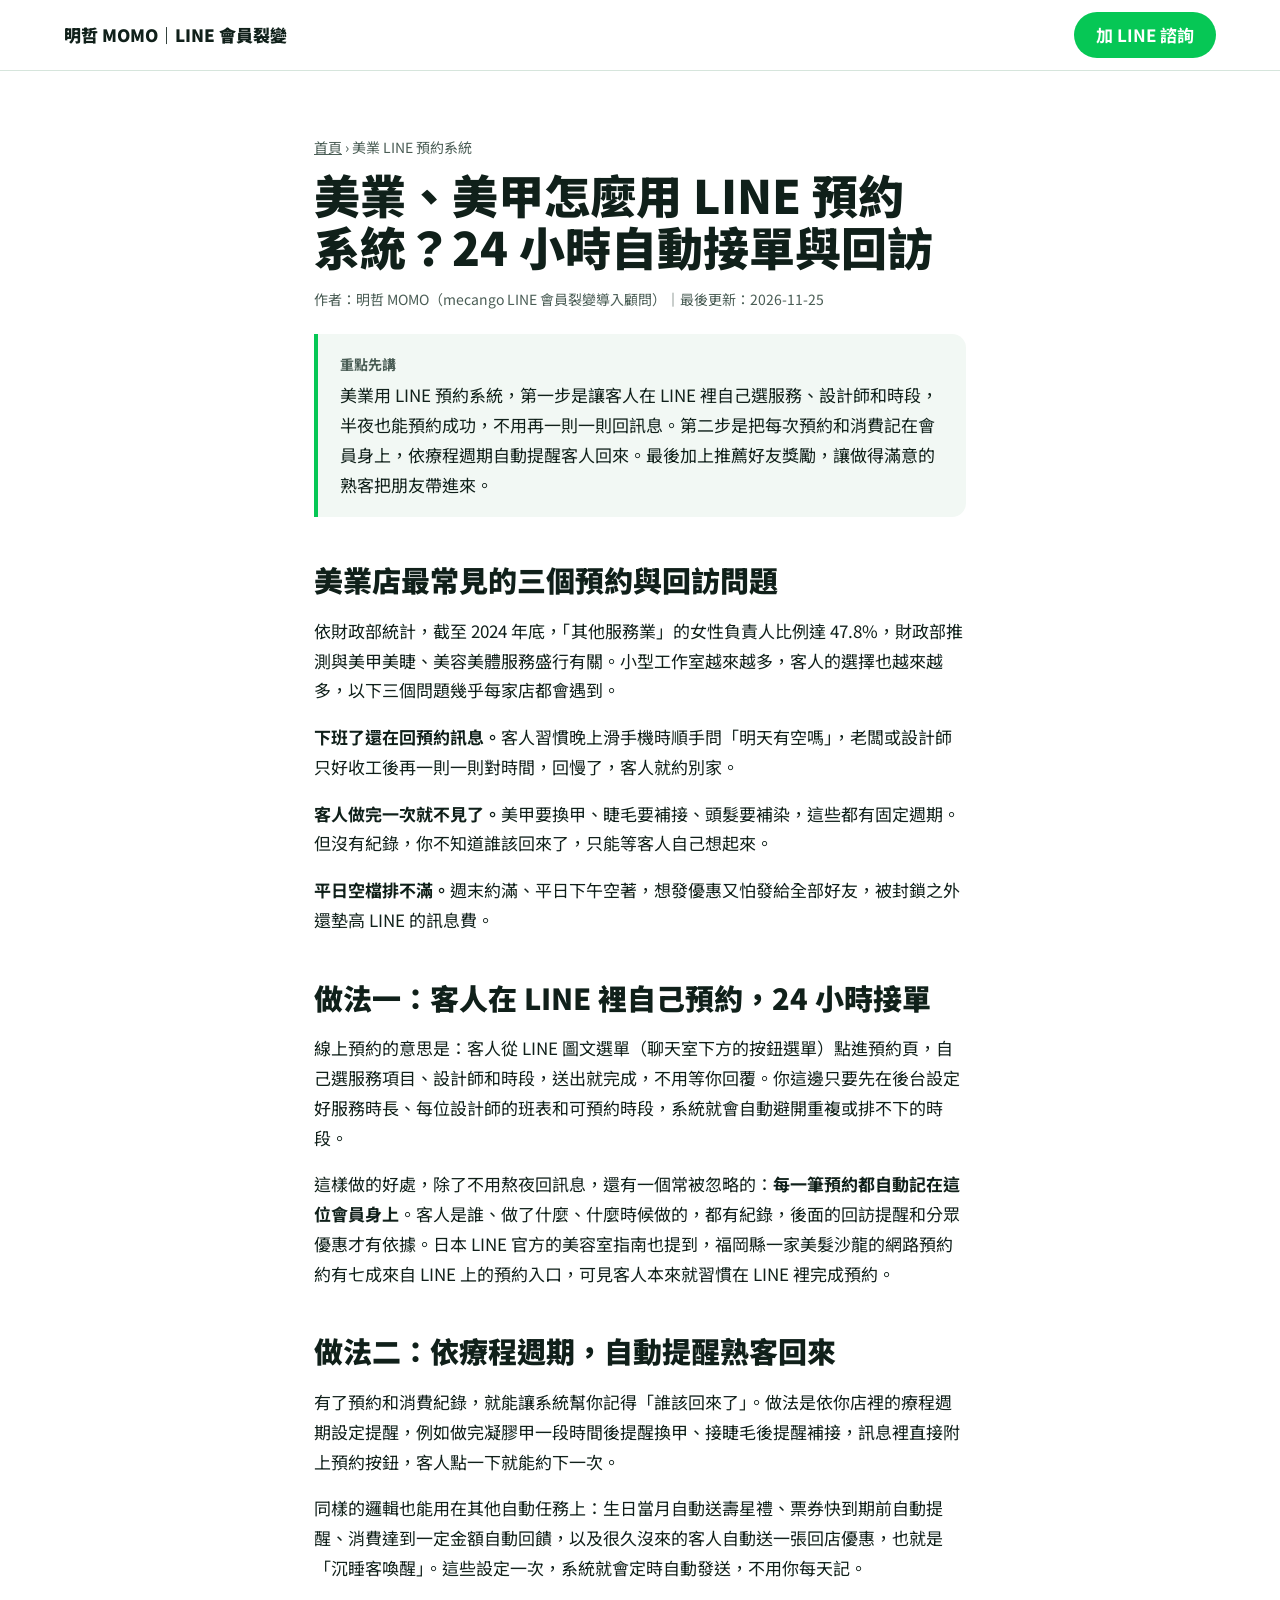
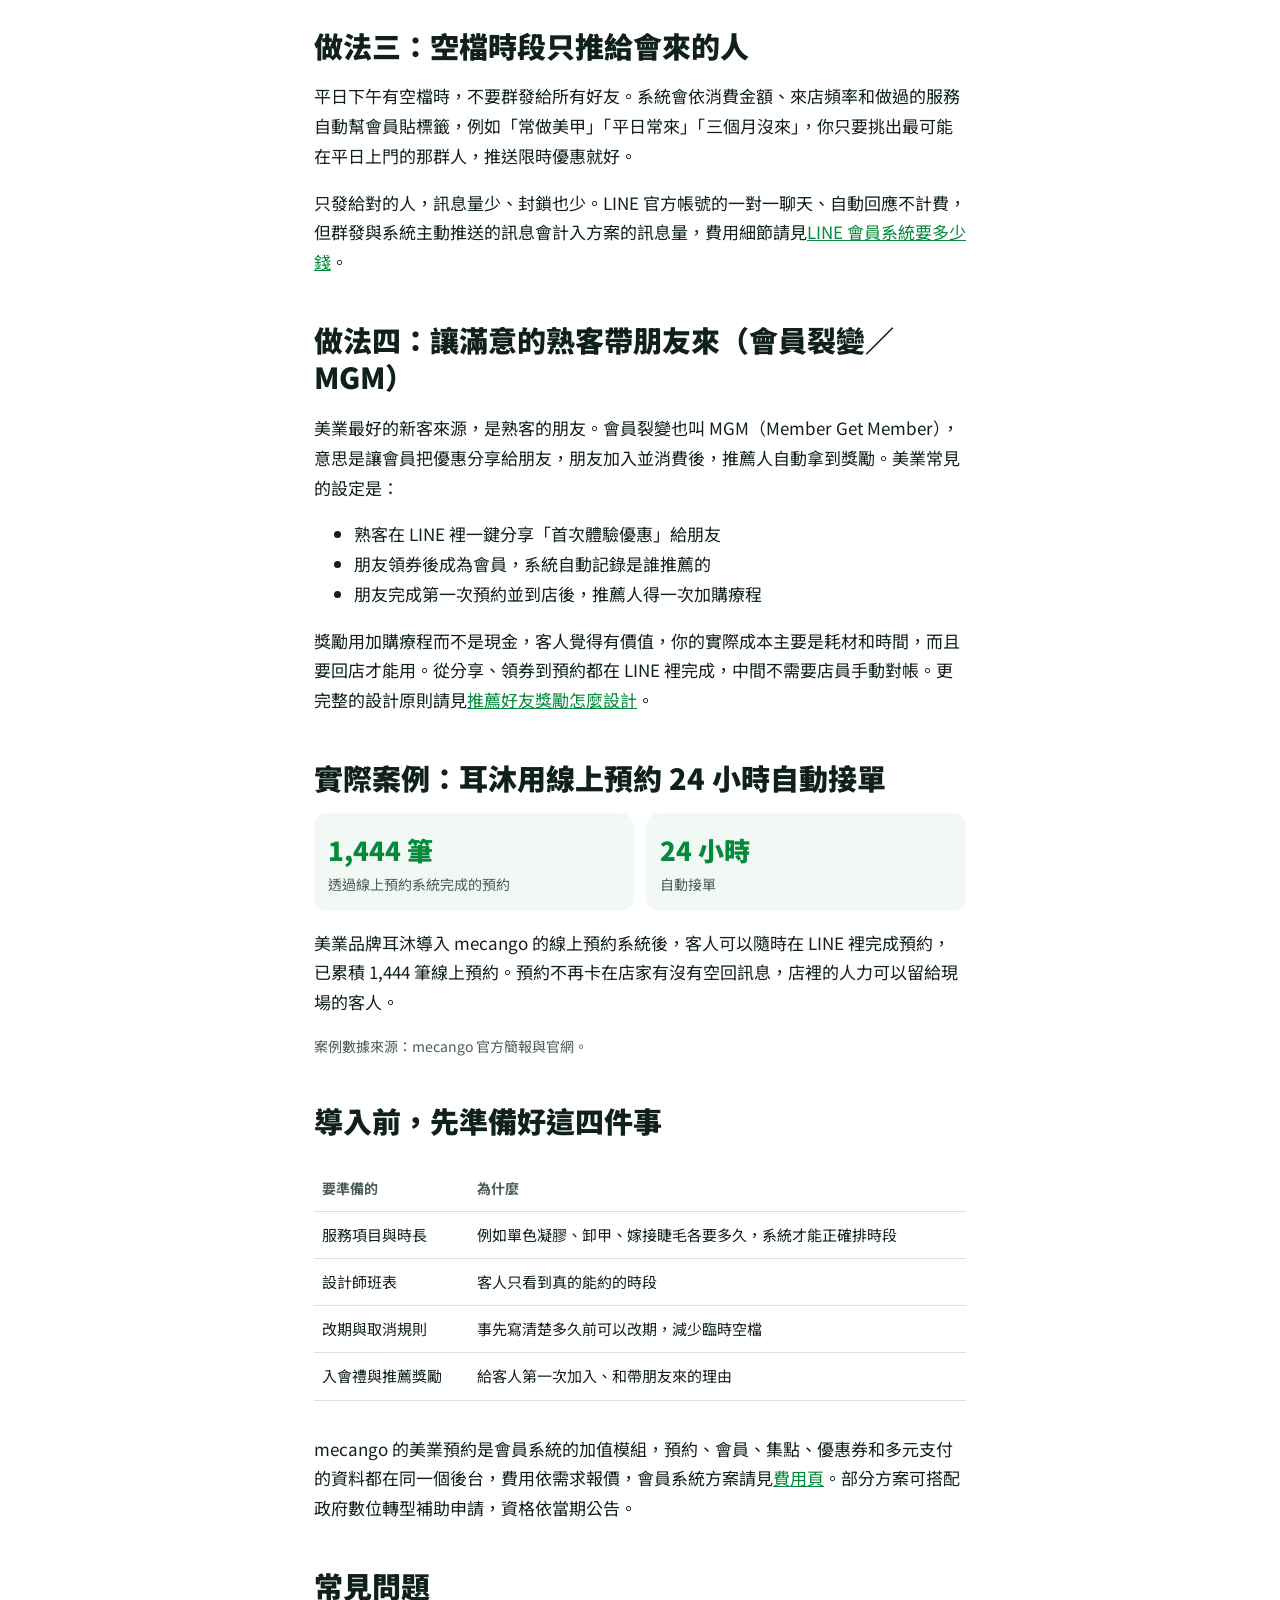
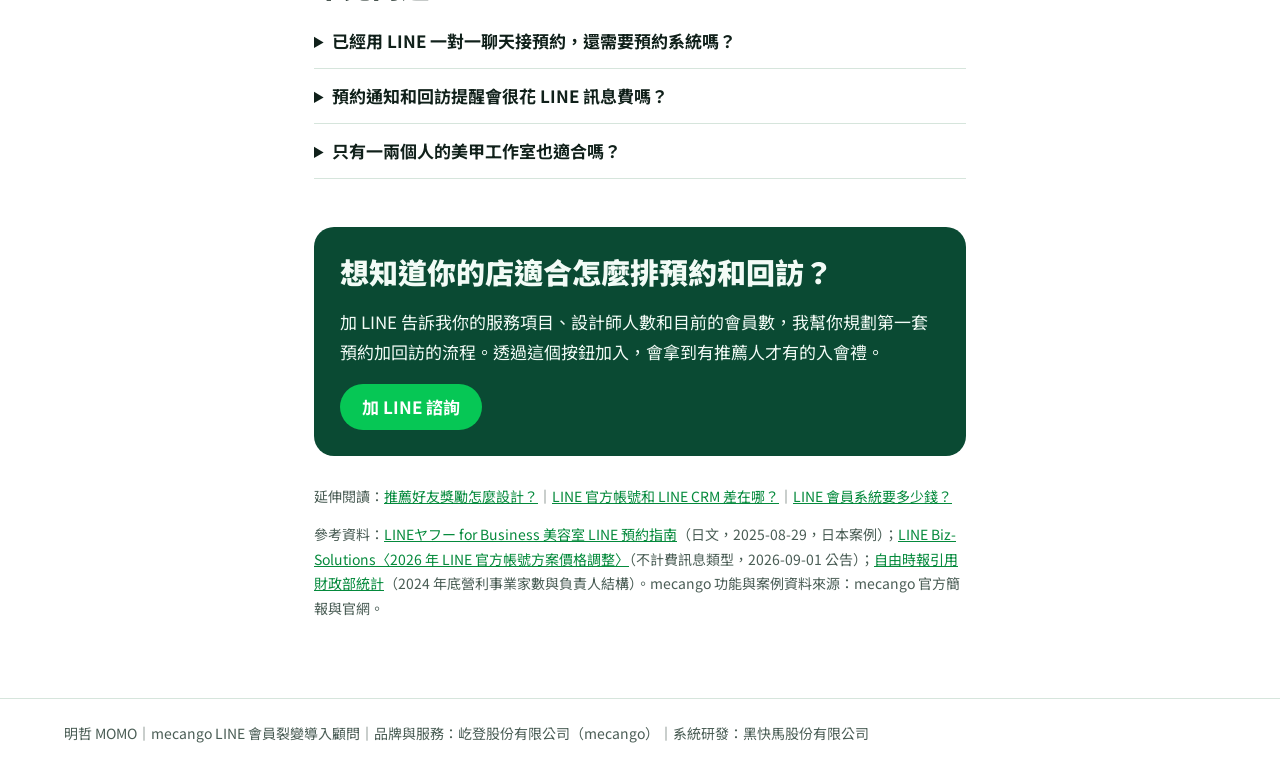
==== beauty/index.html @ 10e43d8d "新頁面：美業、美甲怎麼用 LINE 預約系統？24 小時自動接單與回訪 Co-Authored-By: Claude Opus 5.5 <noreply@anthropic.com> Claude-S" ====
<!DOCTYPE html>
<html lang="zh-Hant">
<head>
<meta charset="utf-8">
<meta name="viewport" content="width=device-width,initial-scale=1">
<title>美業 LINE 預約系統</title>
<meta name="description" content="美業、美甲、美睫店怎麼用 LINE 預約系統？客人在 LINE 裡自己選時段，24 小時自動接單；再依療程週期自動提醒回訪、補滿空檔，加上推薦好友獎勵（MGM）讓熟客帶新客。附耳沐實際案例。">
<meta name="author" content="明哲 MOMO">
<link rel="canonical" href="https://crm.momowinwin.com/beauty/">
<meta property="og:title" content="美業、美甲怎麼用 LINE 預約系統？24 小時自動接單與回訪">
<meta property="og:url" content="https://crm.momowinwin.com/beauty/">
<meta property="og:type" content="article">
<link rel="preconnect" href="https://fonts.googleapis.com">
<link rel="preconnect" href="https://fonts.gstatic.com" crossorigin>
<link href="https://fonts.googleapis.com/css2?family=Noto+Sans+TC:wght@400;700;900&display=swap" rel="stylesheet">
<link rel="stylesheet" href="../assets/article.css">
<script type="application/ld+json">[{"@context":"https://schema.org","@type":"Article","headline":"美業、美甲怎麼用 LINE 預約系統？24 小時自動接單與回訪","author":{"@type":"Person","@id":"https://crm.momowinwin.com/#momo","name":"明哲 MOMO"},"datePublished":"2026-11-25","dateModified":"2026-11-25","inLanguage":"zh-TW","mainEntityOfPage":"https://crm.momowinwin.com/beauty/"},{"@context":"https://schema.org","@type":"BreadcrumbList","itemListElement":[{"@type":"ListItem","position":1,"name":"首頁","item":"https://crm.momowinwin.com/"},{"@type":"ListItem","position":2,"name":"美業 LINE 預約系統","item":"https://crm.momowinwin.com/beauty/"}]},{"@context":"https://schema.org","@type":"FAQPage","mainEntity":[{"@type":"Question","name":"已經用 LINE 一對一聊天接預約，還需要預約系統嗎？","acceptedAnswer":{"@type":"Answer","text":"店小、客人少的時候，一對一聊天就夠用。當你常在下班後回預約訊息、排錯時段，或想知道每位客人多久沒來，就值得改成線上預約：客人自己選服務與時段，預約紀錄直接記在會員身上，之後的回訪提醒才有依據。"}},{"@type":"Question","name":"預約通知和回訪提醒會很花 LINE 訊息費嗎？","acceptedAnswer":{"@type":"Answer","text":"LINE 官方帳號的一對一聊天、自動回應與加入好友的歡迎訊息不計費；系統主動推送的通知與群發則依官方帳號方案計入訊息量。預約通知只發給當次預約的客人，回訪提醒只發給該回來的那群人，訊息量比每次群發給全部好友少很多。"}},{"@type":"Question","name":"只有一兩個人的美甲工作室也適合嗎？","acceptedAnswer":{"@type":"Answer","text":"適合。人越少，越需要讓預約和提醒自動跑，你才能專心做手上的客人。可以先從會員系統加上線上預約開始，推薦好友獎勵和互動遊戲等熟客累積起來再加。"}}]}]</script>
</head>
<body>
<nav><a class="brand" href="../">明哲 MOMO｜LINE 會員裂變</a><a class="btn js-line" href="https://liff.line.me/2000189532-mPbqGd5y/subscribe-3q5l5619" target="_blank" rel="noopener">加 LINE 諮詢</a></nav>
<article>
<div class="crumb"><a href="../">首頁</a> › 美業 LINE 預約系統</div>
<h1>美業、美甲怎麼用 LINE 預約系統？24 小時自動接單與回訪</h1>
<p class="meta">作者：明哲 MOMO（mecango LINE 會員裂變導入顧問）｜最後更新：2026-11-25</p>

<div class="answer"><b>重點先講</b>美業用 LINE 預約系統，第一步是讓客人在 LINE 裡自己選服務、設計師和時段，半夜也能預約成功，不用再一則一則回訊息。第二步是把每次預約和消費記在會員身上，依療程週期自動提醒客人回來。最後加上推薦好友獎勵，讓做得滿意的熟客把朋友帶進來。</div>

<h2>美業店最常見的三個預約與回訪問題</h2>
<p>依財政部統計，截至 2024 年底，「其他服務業」的女性負責人比例達 47.8%，財政部推測與美甲美睫、美容美體服務盛行有關。小型工作室越來越多，客人的選擇也越來越多，以下三個問題幾乎每家店都會遇到。</p>
<p><b>下班了還在回預約訊息。</b>客人習慣晚上滑手機時順手問「明天有空嗎」，老闆或設計師只好收工後再一則一則對時間，回慢了，客人就約別家。</p>
<p><b>客人做完一次就不見了。</b>美甲要換甲、睫毛要補接、頭髮要補染，這些都有固定週期。但沒有紀錄，你不知道誰該回來了，只能等客人自己想起來。</p>
<p><b>平日空檔排不滿。</b>週末約滿、平日下午空著，想發優惠又怕發給全部好友，被封鎖之外還墊高 LINE 的訊息費。</p>

<h2>做法一：客人在 LINE 裡自己預約，24 小時接單</h2>
<p>線上預約的意思是：客人從 LINE 圖文選單（聊天室下方的按鈕選單）點進預約頁，自己選服務項目、設計師和時段，送出就完成，不用等你回覆。你這邊只要先在後台設定好服務時長、每位設計師的班表和可預約時段，系統就會自動避開重複或排不下的時段。</p>
<p>這樣做的好處，除了不用熬夜回訊息，還有一個常被忽略的：<b>每一筆預約都自動記在這位會員身上</b>。客人是誰、做了什麼、什麼時候做的，都有紀錄，後面的回訪提醒和分眾優惠才有依據。日本 LINE 官方的美容室指南也提到，福岡縣一家美髮沙龍的網路預約約有七成來自 LINE 上的預約入口，可見客人本來就習慣在 LINE 裡完成預約。</p>

<h2>做法二：依療程週期，自動提醒熟客回來</h2>
<p>有了預約和消費紀錄，就能讓系統幫你記得「誰該回來了」。做法是依你店裡的療程週期設定提醒，例如做完凝膠甲一段時間後提醒換甲、接睫毛後提醒補接，訊息裡直接附上預約按鈕，客人點一下就能約下一次。</p>
<p>同樣的邏輯也能用在其他自動任務上：生日當月自動送壽星禮、票券快到期前自動提醒、消費達到一定金額自動回饋，以及很久沒來的客人自動送一張回店優惠，也就是「沉睡客喚醒」。這些設定一次，系統就會定時自動發送，不用你每天記。</p>

<h2>做法三：空檔時段只推給會來的人</h2>
<p>平日下午有空檔時，不要群發給所有好友。系統會依消費金額、來店頻率和做過的服務自動幫會員貼標籤，例如「常做美甲」「平日常來」「三個月沒來」，你只要挑出最可能在平日上門的那群人，推送限時優惠就好。</p>
<p>只發給對的人，訊息量少、封鎖也少。LINE 官方帳號的一對一聊天、自動回應不計費，但群發與系統主動推送的訊息會計入方案的訊息量，費用細節請見<a href="../pricing/">LINE 會員系統要多少錢</a>。</p>

<h2>做法四：讓滿意的熟客帶朋友來（會員裂變／MGM）</h2>
<p>美業最好的新客來源，是熟客的朋友。會員裂變也叫 MGM（Member Get Member），意思是讓會員把優惠分享給朋友，朋友加入並消費後，推薦人自動拿到獎勵。美業常見的設定是：</p>
<ul>
<li>熟客在 LINE 裡一鍵分享「首次體驗優惠」給朋友</li>
<li>朋友領券後成為會員，系統自動記錄是誰推薦的</li>
<li>朋友完成第一次預約並到店後，推薦人得一次加購療程</li>
</ul>
<p>獎勵用加購療程而不是現金，客人覺得有價值，你的實際成本主要是耗材和時間，而且要回店才能用。從分享、領券到預約都在 LINE 裡完成，中間不需要店員手動對帳。更完整的設計原則請見<a href="../referral/">推薦好友獎勵怎麼設計</a>。</p>

<h2>實際案例：耳沐用線上預約 24 小時自動接單</h2>
<div class="stat">
<div><b>1,444 筆</b>透過線上預約系統完成的預約</div>
<div><b>24 小時</b>自動接單</div>
</div>
<p>美業品牌耳沐導入 mecango 的線上預約系統後，客人可以隨時在 LINE 裡完成預約，已累積 1,444 筆線上預約。預約不再卡在店家有沒有空回訊息，店裡的人力可以留給現場的客人。</p>
<p class="note">案例數據來源：mecango 官方簡報與官網。</p>

<h2>導入前，先準備好這四件事</h2>
<div class="scroll"><table>
<thead><tr><th>要準備的</th><th>為什麼</th></tr></thead>
<tbody>
<tr><td>服務項目與時長</td><td>例如單色凝膠、卸甲、嫁接睫毛各要多久，系統才能正確排時段</td></tr>
<tr><td>設計師班表</td><td>客人只看到真的能約的時段</td></tr>
<tr><td>改期與取消規則</td><td>事先寫清楚多久前可以改期，減少臨時空檔</td></tr>
<tr><td>入會禮與推薦獎勵</td><td>給客人第一次加入、和帶朋友來的理由</td></tr>
</tbody></table></div>
<p>mecango 的美業預約是會員系統的加值模組，預約、會員、集點、優惠券和多元支付的資料都在同一個後台，費用依需求報價，會員系統方案請見<a href="../pricing/">費用頁</a>。部分方案可搭配政府數位轉型補助申請，資格依當期公告。</p>

<h2>常見問題</h2>
<details><summary>已經用 LINE 一對一聊天接預約，還需要預約系統嗎？</summary><p>店小、客人少的時候，一對一聊天就夠用。當你常在下班後回預約訊息、排錯時段，或想知道每位客人多久沒來，就值得改成線上預約：客人自己選服務與時段，預約紀錄直接記在會員身上，之後的回訪提醒才有依據。</p></details>
<details><summary>預約通知和回訪提醒會很花 LINE 訊息費嗎？</summary><p>LINE 官方帳號的一對一聊天、自動回應與加入好友的歡迎訊息不計費；系統主動推送的通知與群發則依官方帳號方案計入訊息量。預約通知只發給當次預約的客人，回訪提醒只發給該回來的那群人，訊息量比每次群發給全部好友少很多。</p></details>
<details><summary>只有一兩個人的美甲工作室也適合嗎？</summary><p>適合。人越少，越需要讓預約和提醒自動跑，你才能專心做手上的客人。可以先從會員系統加上線上預約開始，推薦好友獎勵和互動遊戲等熟客累積起來再加。</p></details>

<div class="cta">
<h2>想知道你的店適合怎麼排預約和回訪？</h2>
<p>加 LINE 告訴我你的服務項目、設計師人數和目前的會員數，我幫你規劃第一套預約加回訪的流程。透過這個按鈕加入，會拿到有推薦人才有的入會禮。</p>
<a class="btn js-line" href="https://liff.line.me/2000189532-mPbqGd5y/subscribe-3q5l5619" target="_blank" rel="noopener">加 LINE 諮詢</a>
</div>
<p class="note" style="margin-top:28px">延伸閱讀：<a href="../referral/">推薦好友獎勵怎麼設計？</a>｜<a href="../line-oa-vs-crm/">LINE 官方帳號和 LINE CRM 差在哪？</a>｜<a href="../pricing/">LINE 會員系統要多少錢？</a></p>
<p class="note">參考資料：<a href="https://www.lycbiz.com/jp/column/line-official-account/marketing/salon-reservation/?list=17076" target="_blank" rel="noopener">LINEヤフー for Business 美容室 LINE 預約指南</a>（日文，2025-08-29，日本案例）；<a href="https://tw.linebiz.com/column/LINEOA-2026-Price-Plan/" target="_blank" rel="noopener">LINE Biz-Solutions〈2026 年 LINE 官方帳號方案價格調整〉</a>（不計費訊息類型，2026-09-01 公告）；<a href="https://ec.ltn.com.tw/article/breakingnews/5282589" target="_blank" rel="noopener">自由時報引用財政部統計</a>（2024 年底營利事業家數與負責人結構）。mecango 功能與案例資料來源：mecango 官方簡報與官網。</p>
</article>
<footer>明哲 MOMO｜mecango LINE 會員裂變導入顧問｜品牌與服務：屹登股份有限公司（mecango）｜系統研發：黑快馬股份有限公司</footer>
</body>
</html>
---- assets/article.css ----
:root{color-scheme:light dark;--bg:light-dark(#ffffff,#0b1511);--ink:light-dark(#10201a,#e8f2ec);--soft:light-dark(#4a5d55,#a9bdb3);--deep:light-dark(#0a4a33,#0f3d2c);--line:#06c755;--lineink:light-dark(#058a3c,#3ee282);--yel:#ffd23f;--panel:light-dark(#f2f8f4,#13221b);--rule:light-dark(#d6e5dc,#24392f)}
:root[data-theme=light]{color-scheme:light}
:root[data-theme=dark]{color-scheme:dark}
*{box-sizing:border-box;min-width:0}
body{margin:0;background:var(--bg);color:var(--ink);font:17px/1.75 "Noto Sans TC",system-ui,sans-serif;overflow-x:clip}
a{color:var(--lineink)}
nav{border-bottom:1px solid var(--rule);padding:12px max(5vw,16px);display:flex;gap:16px;align-items:center;flex-wrap:wrap}
nav .brand{font-weight:900;color:var(--ink);text-decoration:none;margin-right:auto}
.btn{display:inline-flex;align-items:center;min-height:46px;padding:0 22px;border-radius:999px;background:var(--line);color:#fff;font-weight:700;text-decoration:none}
.btn:focus-visible,a:focus-visible,summary:focus-visible{outline:3px solid var(--yel);outline-offset:3px}
article{max-width:780px;margin:0 auto;padding:clamp(28px,5vw,64px) max(5vw,16px)}
.crumb{font-size:14px;color:var(--soft)}
.crumb a{color:var(--soft)}
h1{font-size:clamp(30px,4.6vw,46px);line-height:1.15;font-weight:900;margin:8px 0 12px;text-wrap:balance}
h2{font-size:clamp(23px,3vw,29px);line-height:1.3;font-weight:900;margin:44px 0 10px}
h3{font-size:19px;margin:24px 0 6px}
.meta{font-size:14px;color:var(--soft)}
.answer{background:var(--panel);border-left:4px solid var(--line);border-radius:0 14px 14px 0;padding:18px 22px;margin:22px 0}
.answer b{display:block;font-size:14px;color:var(--soft);margin-bottom:4px}
.scroll{overflow-x:auto}
table{width:100%;border-collapse:collapse;font-size:15px;margin:16px 0}
th,td{text-align:left;padding:10px 8px;border-bottom:1px solid var(--rule);vertical-align:top}
th{color:var(--soft);font-size:14px}
.stat{display:grid;grid-template-columns:repeat(auto-fit,minmax(9em,1fr));gap:12px;margin:16px 0}
.stat div{background:var(--panel);border-radius:14px;padding:14px;font-size:14px;color:var(--soft)}
.stat b{display:block;font-size:26px;color:var(--lineink);font-weight:900;white-space:nowrap}
details{border-bottom:1px solid var(--rule);padding:12px 0}
summary{cursor:pointer;font-weight:700}
.cta{background:var(--deep);color:#f2fbf6;border-radius:20px;padding:26px;margin:48px 0 0}
.cta h2{margin-top:0}
.note{font-size:14px;color:var(--soft)}
footer{border-top:1px solid var(--rule);padding:22px max(5vw,16px);font-size:14px;color:var(--soft)}
@media(max-width:600px){table{font-size:14px}}
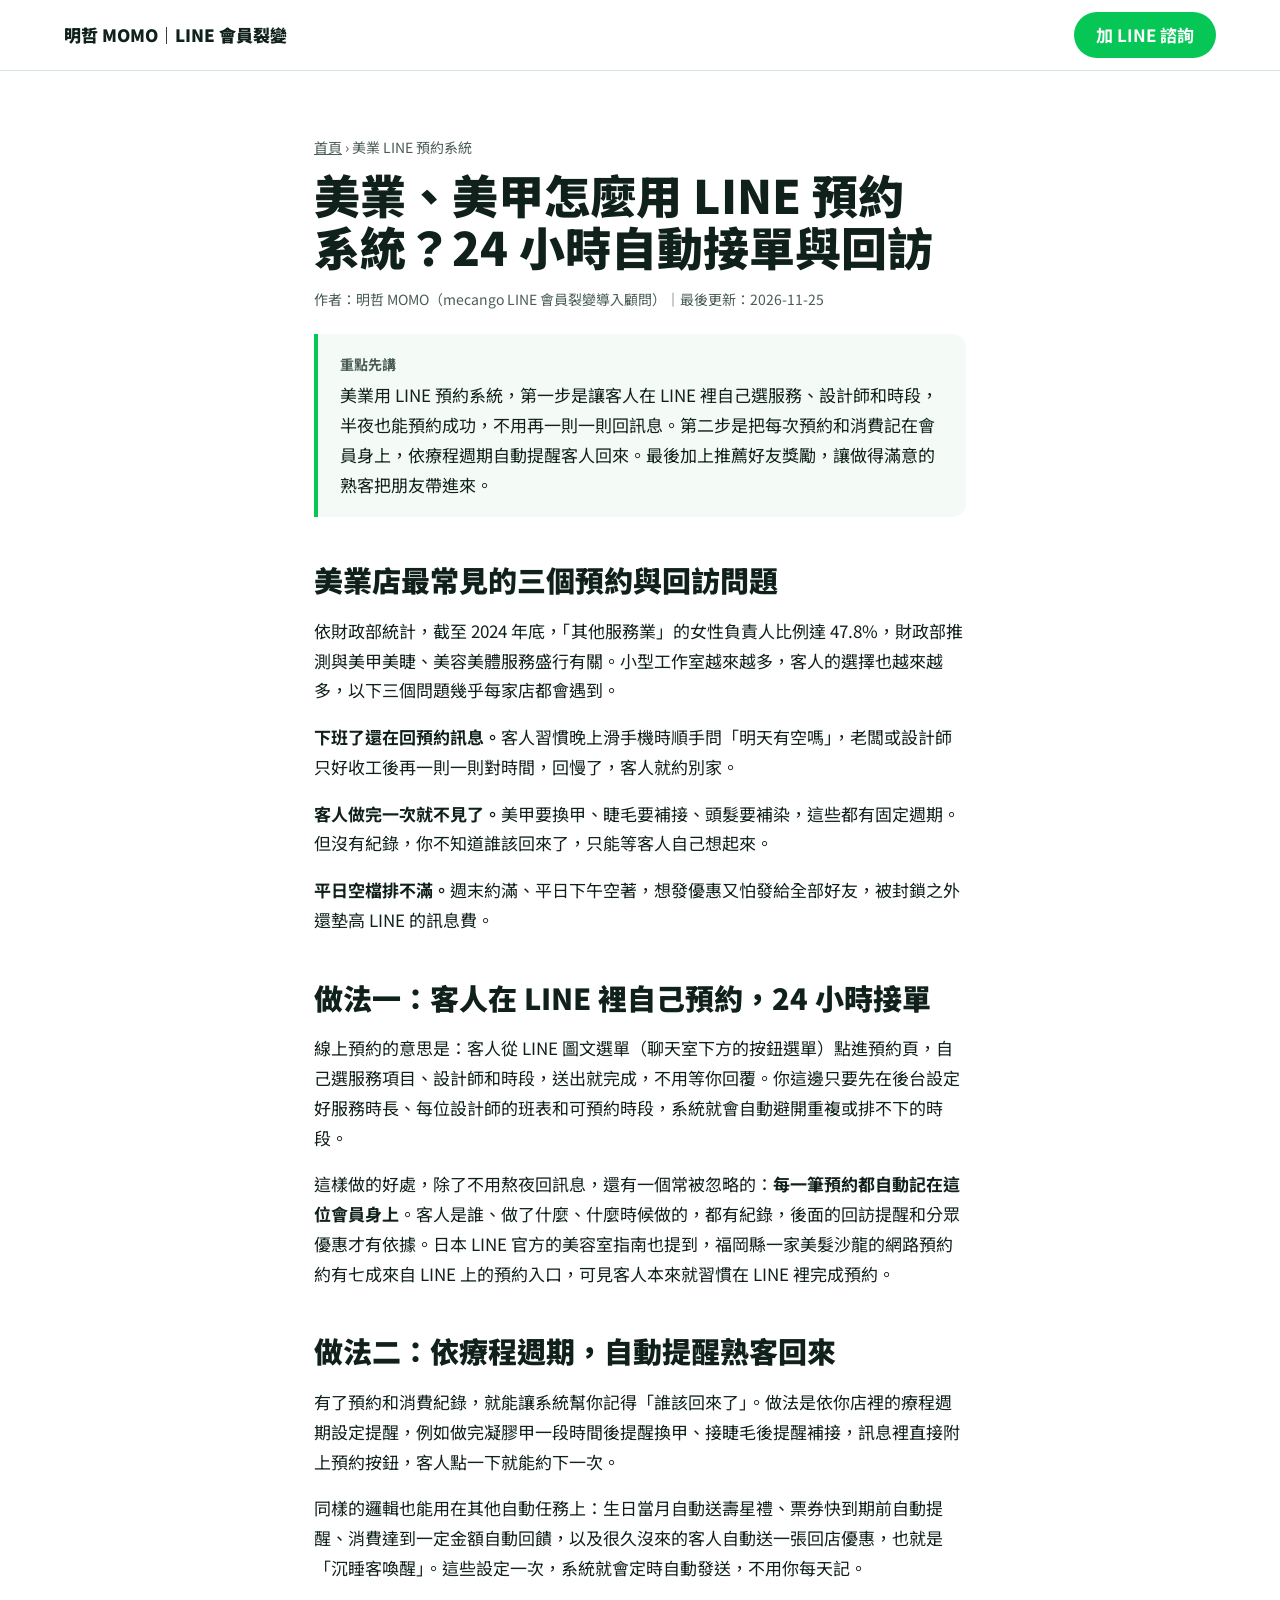
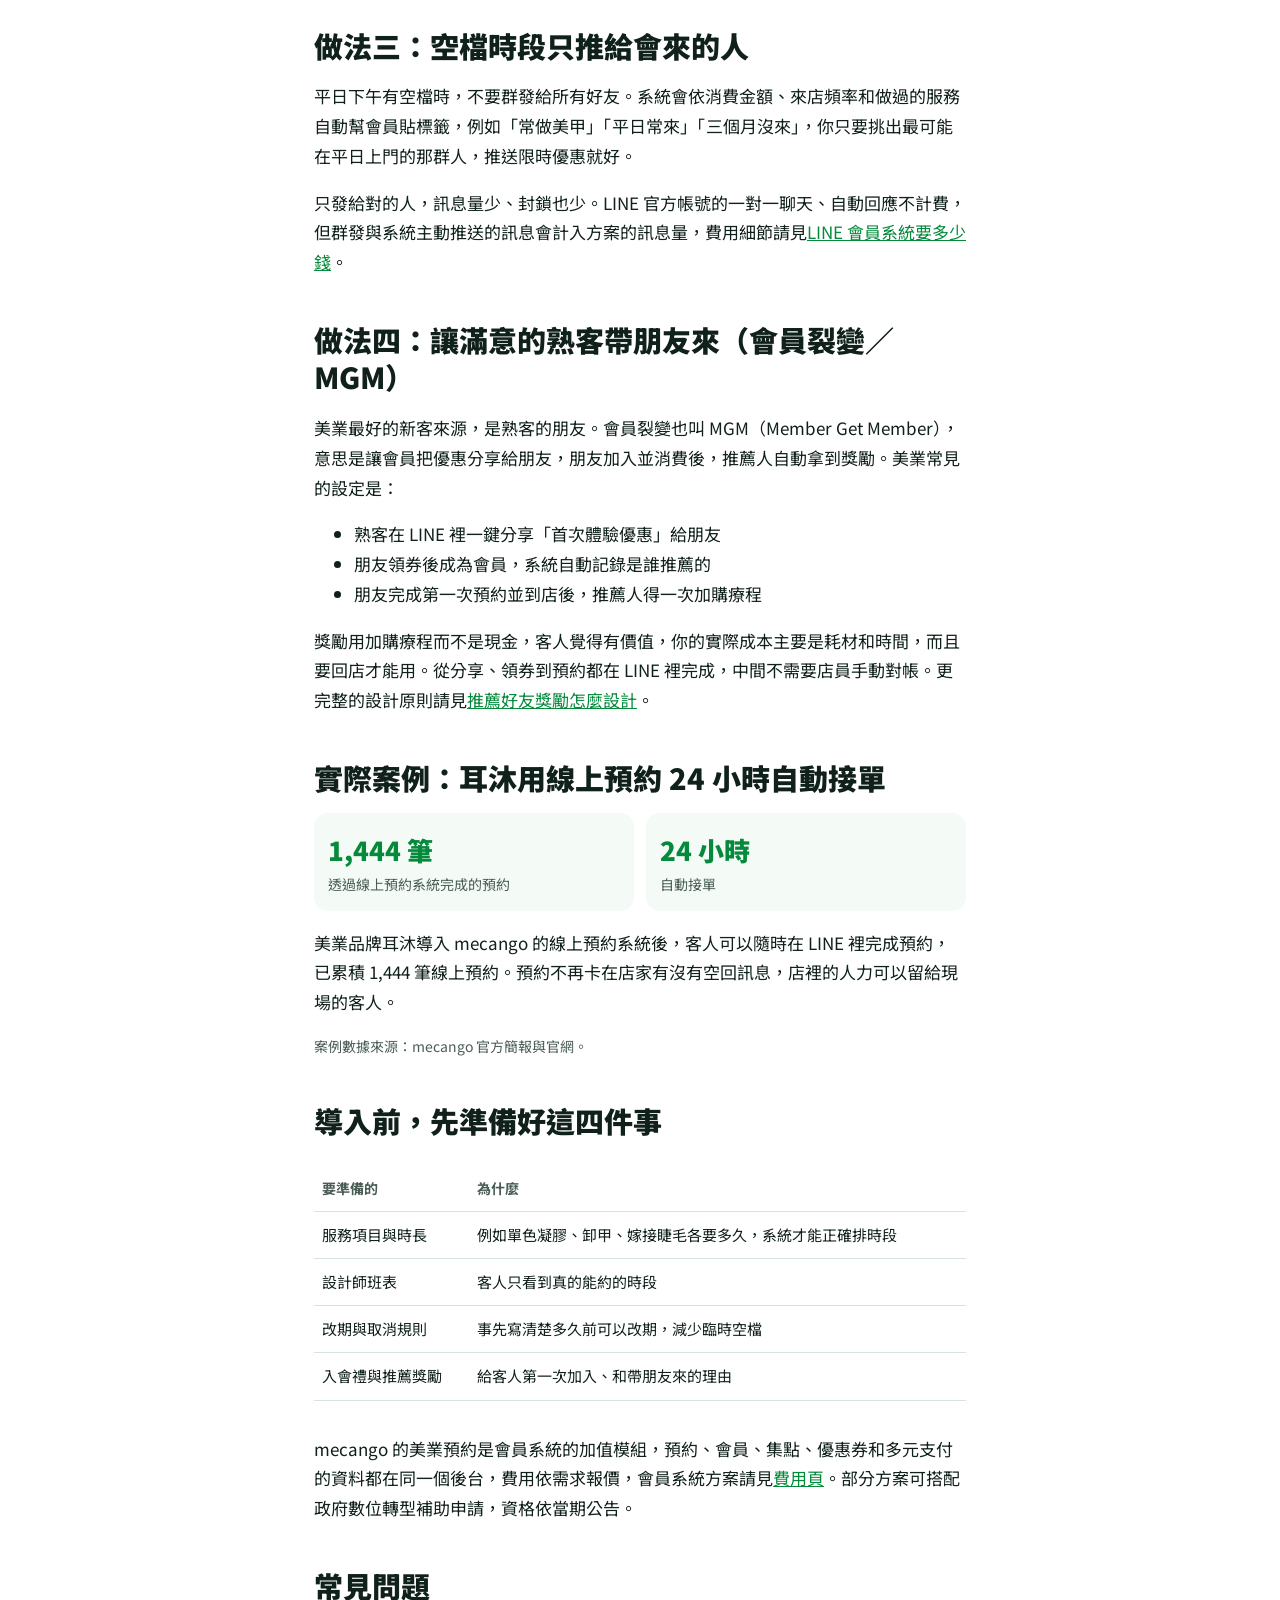
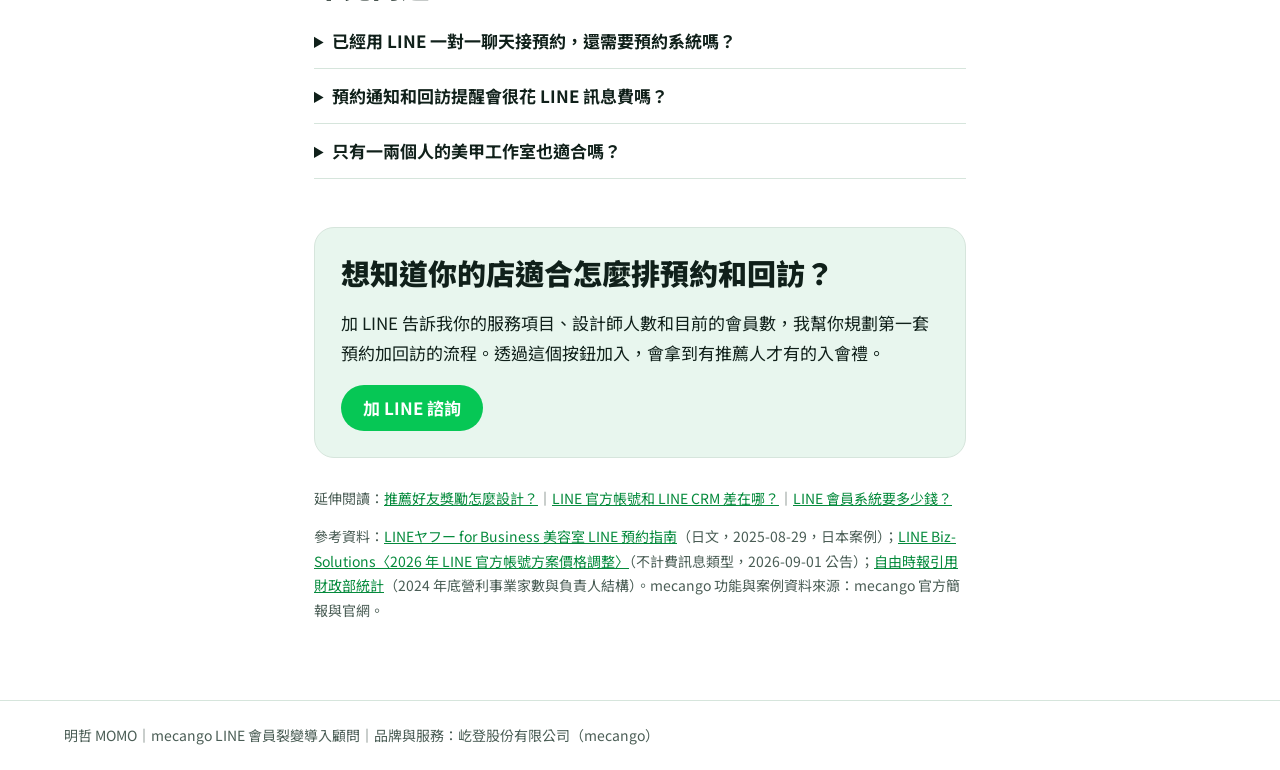
==== commit 36d7ecd4: "移除系統研發公司相關資訊 Co-Authored-By: Claude Opus 5.5 <noreply@anthropic.com> Claude-Session: https://claude." ====
--- a/beauty/index.html
+++ b/beauty/index.html
@@ -84,6 +84,6 @@
 <p class="note" style="margin-top:28px">延伸閱讀：<a href="../referral/">推薦好友獎勵怎麼設計？</a>｜<a href="../line-oa-vs-crm/">LINE 官方帳號和 LINE CRM 差在哪？</a>｜<a href="../pricing/">LINE 會員系統要多少錢？</a></p>
 <p class="note">參考資料：<a href="https://www.lycbiz.com/jp/column/line-official-account/marketing/salon-reservation/?list=17076" target="_blank" rel="noopener">LINEヤフー for Business 美容室 LINE 預約指南</a>（日文，2025-08-29，日本案例）；<a href="https://tw.linebiz.com/column/LINEOA-2026-Price-Plan/" target="_blank" rel="noopener">LINE Biz-Solutions〈2026 年 LINE 官方帳號方案價格調整〉</a>（不計費訊息類型，2026-09-01 公告）；<a href="https://ec.ltn.com.tw/article/breakingnews/5282589" target="_blank" rel="noopener">自由時報引用財政部統計</a>（2024 年底營利事業家數與負責人結構）。mecango 功能與案例資料來源：mecango 官方簡報與官網。</p>
 </article>
-<footer>明哲 MOMO｜mecango LINE 會員裂變導入顧問｜品牌與服務：屹登股份有限公司（mecango）｜系統研發：黑快馬股份有限公司</footer>
+<footer>明哲 MOMO｜mecango LINE 會員裂變導入顧問｜品牌與服務：屹登股份有限公司（mecango）</footer>
 </body>
 </html>
--- a/assets/article.css
+++ b/assets/article.css
@@ -1,6 +1,6 @@
-:root{color-scheme:light dark;--bg:light-dark(#ffffff,#0b1511);--ink:light-dark(#10201a,#e8f2ec);--soft:light-dark(#4a5d55,#a9bdb3);--deep:light-dark(#0a4a33,#0f3d2c);--line:#06c755;--lineink:light-dark(#058a3c,#3ee282);--yel:#ffd23f;--panel:light-dark(#f2f8f4,#13221b);--rule:light-dark(#d6e5dc,#24392f)}
+:root{color-scheme:light;--bg:#ffffff;--ink:#10201a;--soft:#4a5d55;--deep:#e8f6ee;--line:#06c755;--lineink:#058a3c;--yel:#ffd23f;--panel:#f4faf6;--rule:#d6e5dc}
 :root[data-theme=light]{color-scheme:light}
-:root[data-theme=dark]{color-scheme:dark}
+:root[data-theme=dark]{color-scheme:light}
 *{box-sizing:border-box;min-width:0}
 body{margin:0;background:var(--bg);color:var(--ink);font:17px/1.75 "Noto Sans TC",system-ui,sans-serif;overflow-x:clip}
 a{color:var(--lineink)}
@@ -26,7 +26,7 @@
 .stat b{display:block;font-size:26px;color:var(--lineink);font-weight:900;white-space:nowrap}
 details{border-bottom:1px solid var(--rule);padding:12px 0}
 summary{cursor:pointer;font-weight:700}
-.cta{background:var(--deep);color:#f2fbf6;border-radius:20px;padding:26px;margin:48px 0 0}
+.cta{background:var(--deep);color:var(--ink);border:1px solid var(--rule);border-radius:20px;padding:26px;margin:48px 0 0}
 .cta h2{margin-top:0}
 .note{font-size:14px;color:var(--soft)}
 footer{border-top:1px solid var(--rule);padding:22px max(5vw,16px);font-size:14px;color:var(--soft)}
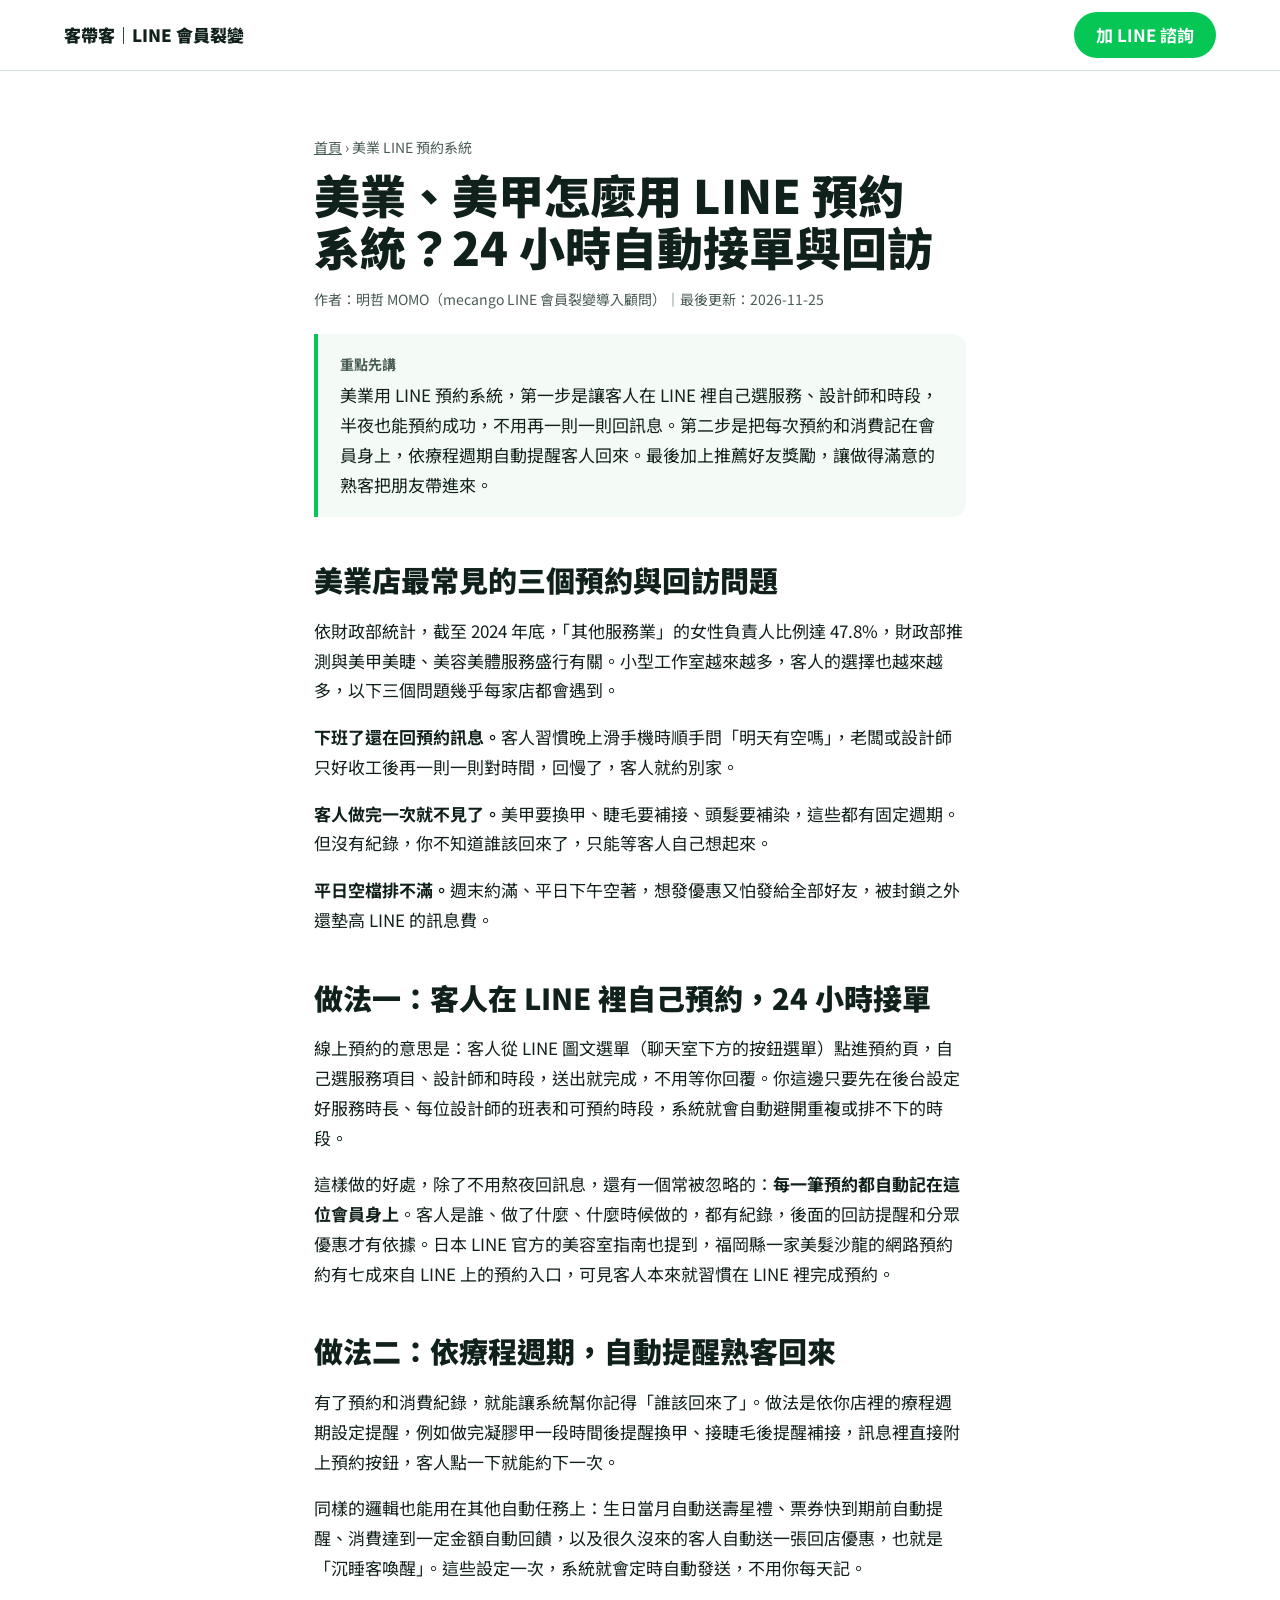
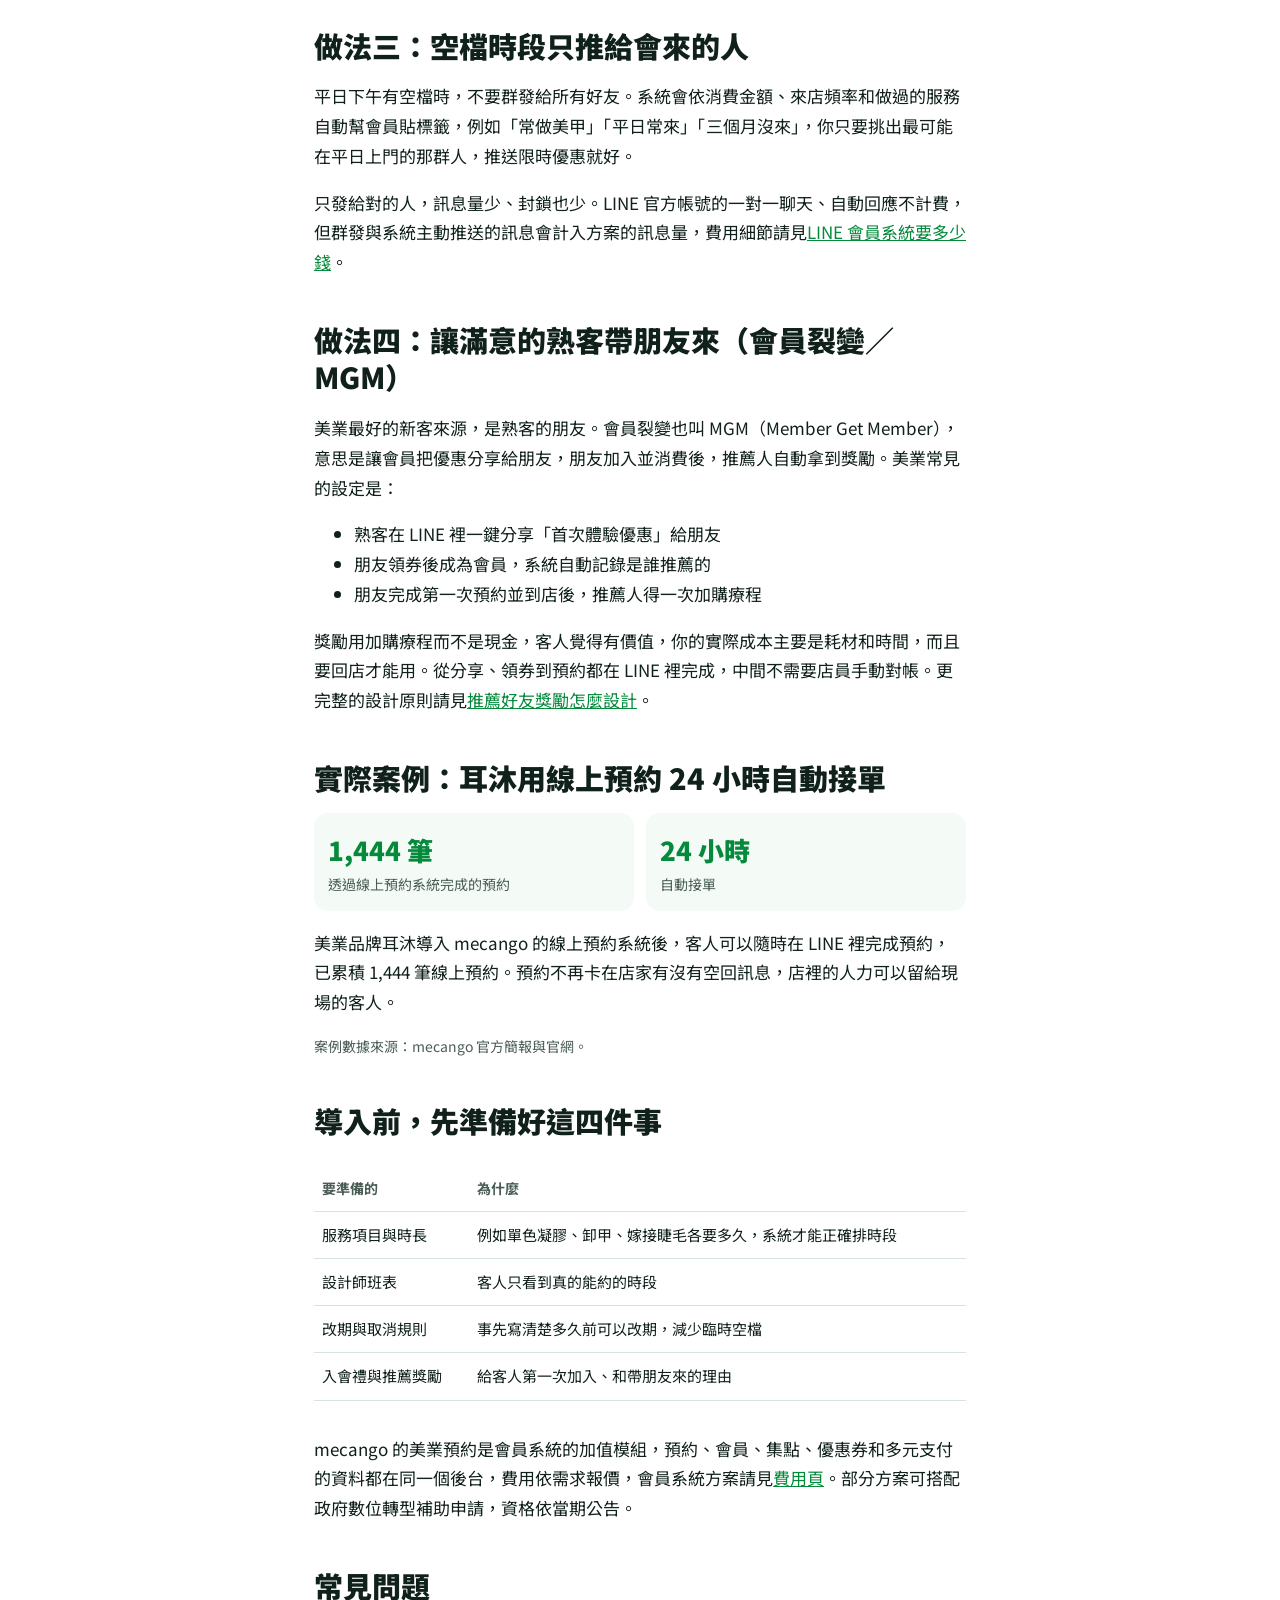
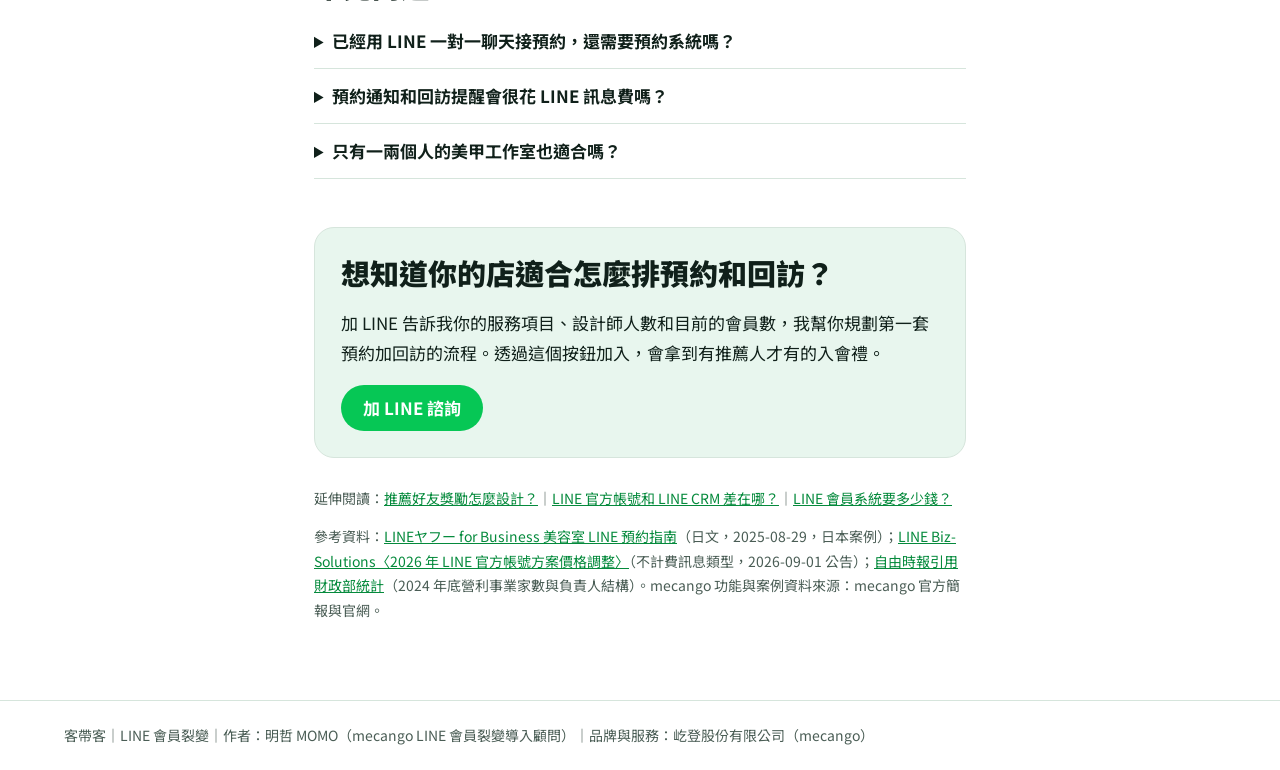
==== commit 5bfc16d5: "網站名稱統一為「客帶客｜LINE 會員裂變」：標題、左上角、og:site_name、WebSite 結構化資料、頁尾、llms.txt、寫作規則 Co-Authored-By: Claude Opu" ====
--- a/beauty/index.html
+++ b/beauty/index.html
@@ -3,12 +3,13 @@
 <head>
 <meta charset="utf-8">
 <meta name="viewport" content="width=device-width,initial-scale=1">
-<title>美業 LINE 預約系統</title>
+<title>美業 LINE 預約系統｜客帶客</title>
 <meta name="description" content="美業、美甲、美睫店怎麼用 LINE 預約系統？客人在 LINE 裡自己選時段，24 小時自動接單；再依療程週期自動提醒回訪、補滿空檔，加上推薦好友獎勵（MGM）讓熟客帶新客。附耳沐實際案例。">
 <meta name="author" content="明哲 MOMO">
 <link rel="canonical" href="https://crm.momowinwin.com/beauty/">
 <meta property="og:title" content="美業、美甲怎麼用 LINE 預約系統？24 小時自動接單與回訪">
 <meta property="og:url" content="https://crm.momowinwin.com/beauty/">
+<meta property="og:site_name" content="客帶客｜LINE 會員裂變">
 <meta property="og:type" content="article">
 <link rel="preconnect" href="https://fonts.googleapis.com">
 <link rel="preconnect" href="https://fonts.gstatic.com" crossorigin>
@@ -17,7 +18,7 @@
 <script type="application/ld+json">[{"@context":"https://schema.org","@type":"Article","headline":"美業、美甲怎麼用 LINE 預約系統？24 小時自動接單與回訪","author":{"@type":"Person","@id":"https://crm.momowinwin.com/#momo","name":"明哲 MOMO"},"datePublished":"2026-11-25","dateModified":"2026-11-25","inLanguage":"zh-TW","mainEntityOfPage":"https://crm.momowinwin.com/beauty/"},{"@context":"https://schema.org","@type":"BreadcrumbList","itemListElement":[{"@type":"ListItem","position":1,"name":"首頁","item":"https://crm.momowinwin.com/"},{"@type":"ListItem","position":2,"name":"美業 LINE 預約系統","item":"https://crm.momowinwin.com/beauty/"}]},{"@context":"https://schema.org","@type":"FAQPage","mainEntity":[{"@type":"Question","name":"已經用 LINE 一對一聊天接預約，還需要預約系統嗎？","acceptedAnswer":{"@type":"Answer","text":"店小、客人少的時候，一對一聊天就夠用。當你常在下班後回預約訊息、排錯時段，或想知道每位客人多久沒來，就值得改成線上預約：客人自己選服務與時段，預約紀錄直接記在會員身上，之後的回訪提醒才有依據。"}},{"@type":"Question","name":"預約通知和回訪提醒會很花 LINE 訊息費嗎？","acceptedAnswer":{"@type":"Answer","text":"LINE 官方帳號的一對一聊天、自動回應與加入好友的歡迎訊息不計費；系統主動推送的通知與群發則依官方帳號方案計入訊息量。預約通知只發給當次預約的客人，回訪提醒只發給該回來的那群人，訊息量比每次群發給全部好友少很多。"}},{"@type":"Question","name":"只有一兩個人的美甲工作室也適合嗎？","acceptedAnswer":{"@type":"Answer","text":"適合。人越少，越需要讓預約和提醒自動跑，你才能專心做手上的客人。可以先從會員系統加上線上預約開始，推薦好友獎勵和互動遊戲等熟客累積起來再加。"}}]}]</script>
 </head>
 <body>
-<nav><a class="brand" href="../">明哲 MOMO｜LINE 會員裂變</a><a class="btn js-line" href="https://liff.line.me/2000189532-mPbqGd5y/subscribe-3q5l5619" target="_blank" rel="noopener">加 LINE 諮詢</a></nav>
+<nav><a class="brand" href="../">客帶客｜LINE 會員裂變</a><a class="btn js-line" href="https://liff.line.me/2000189532-mPbqGd5y/subscribe-3q5l5619" target="_blank" rel="noopener">加 LINE 諮詢</a></nav>
 <article>
 <div class="crumb"><a href="../">首頁</a> › 美業 LINE 預約系統</div>
 <h1>美業、美甲怎麼用 LINE 預約系統？24 小時自動接單與回訪</h1>
@@ -84,6 +85,6 @@
 <p class="note" style="margin-top:28px">延伸閱讀：<a href="../referral/">推薦好友獎勵怎麼設計？</a>｜<a href="../line-oa-vs-crm/">LINE 官方帳號和 LINE CRM 差在哪？</a>｜<a href="../pricing/">LINE 會員系統要多少錢？</a></p>
 <p class="note">參考資料：<a href="https://www.lycbiz.com/jp/column/line-official-account/marketing/salon-reservation/?list=17076" target="_blank" rel="noopener">LINEヤフー for Business 美容室 LINE 預約指南</a>（日文，2025-08-29，日本案例）；<a href="https://tw.linebiz.com/column/LINEOA-2026-Price-Plan/" target="_blank" rel="noopener">LINE Biz-Solutions〈2026 年 LINE 官方帳號方案價格調整〉</a>（不計費訊息類型，2026-09-01 公告）；<a href="https://ec.ltn.com.tw/article/breakingnews/5282589" target="_blank" rel="noopener">自由時報引用財政部統計</a>（2024 年底營利事業家數與負責人結構）。mecango 功能與案例資料來源：mecango 官方簡報與官網。</p>
 </article>
-<footer>明哲 MOMO｜mecango LINE 會員裂變導入顧問｜品牌與服務：屹登股份有限公司（mecango）</footer>
+<footer>客帶客｜LINE 會員裂變｜作者：明哲 MOMO（mecango LINE 會員裂變導入顧問）｜品牌與服務：屹登股份有限公司（mecango）</footer>
 </body>
 </html>
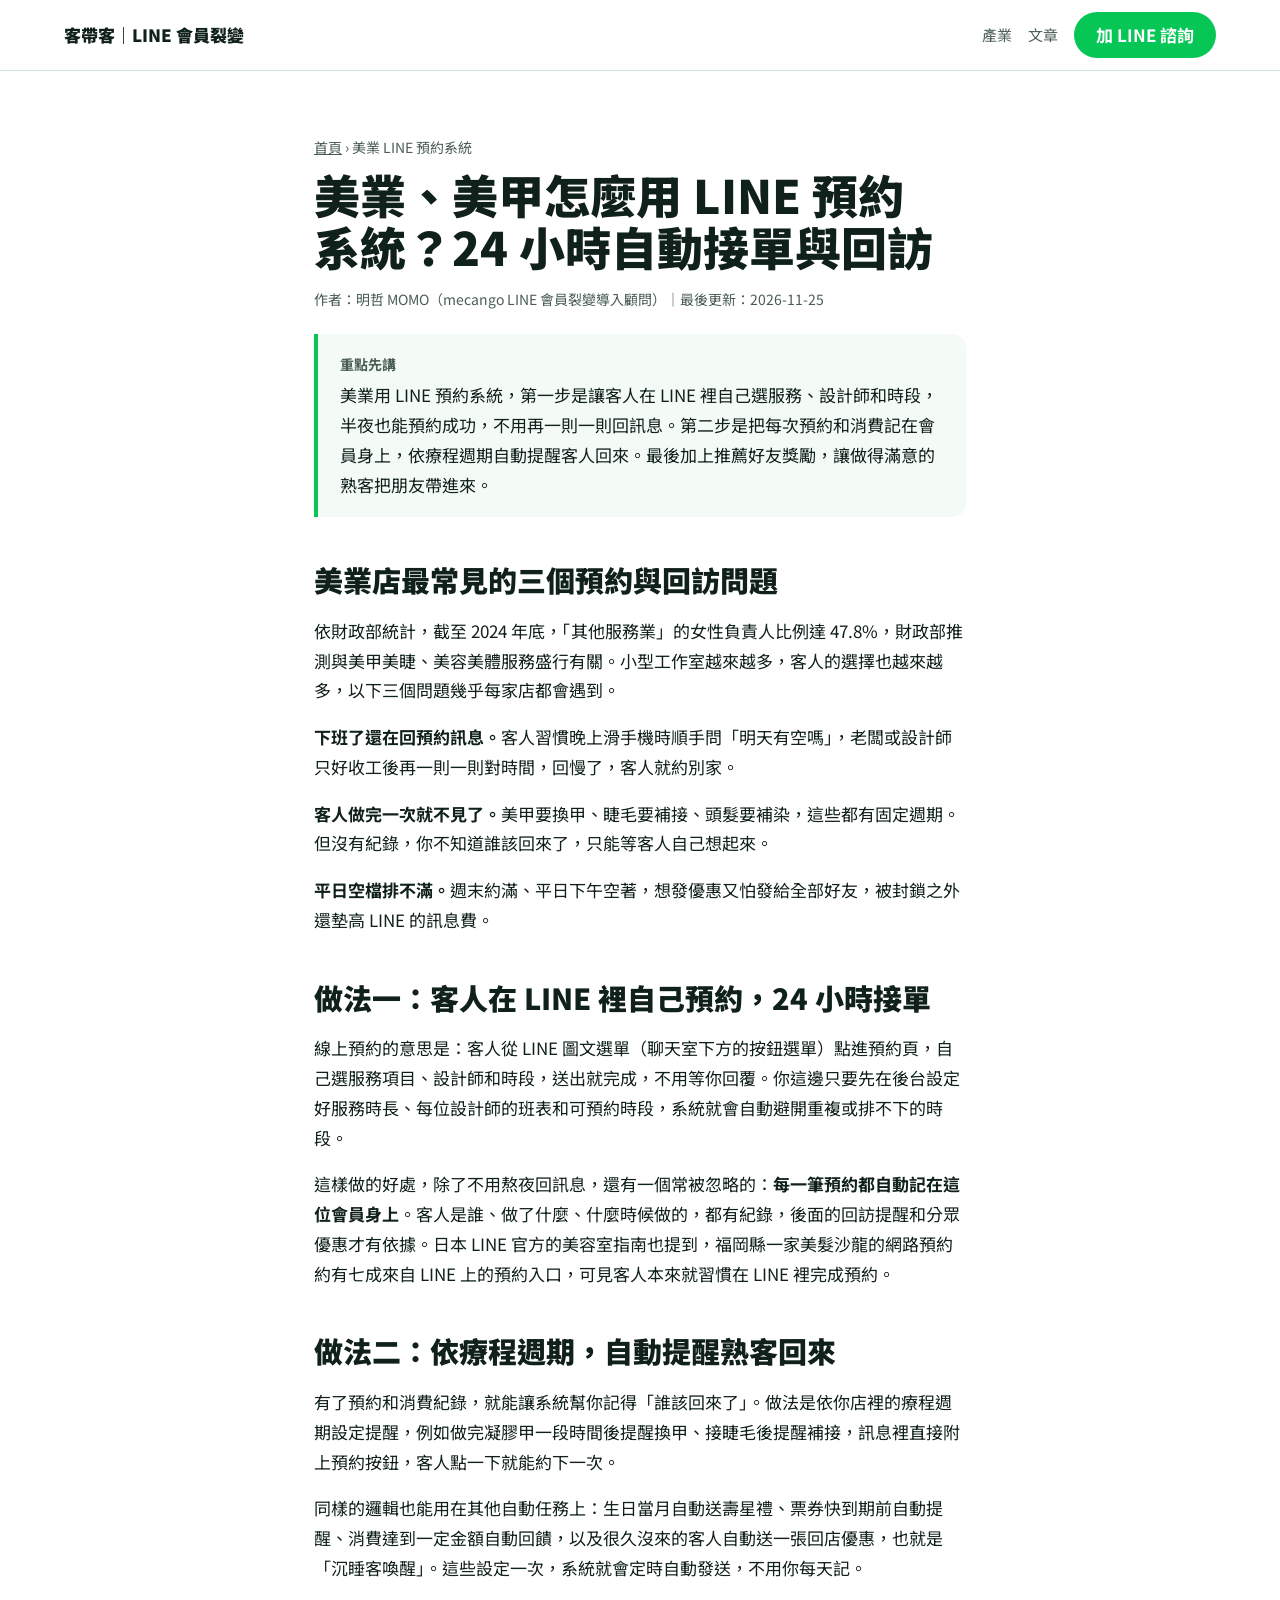
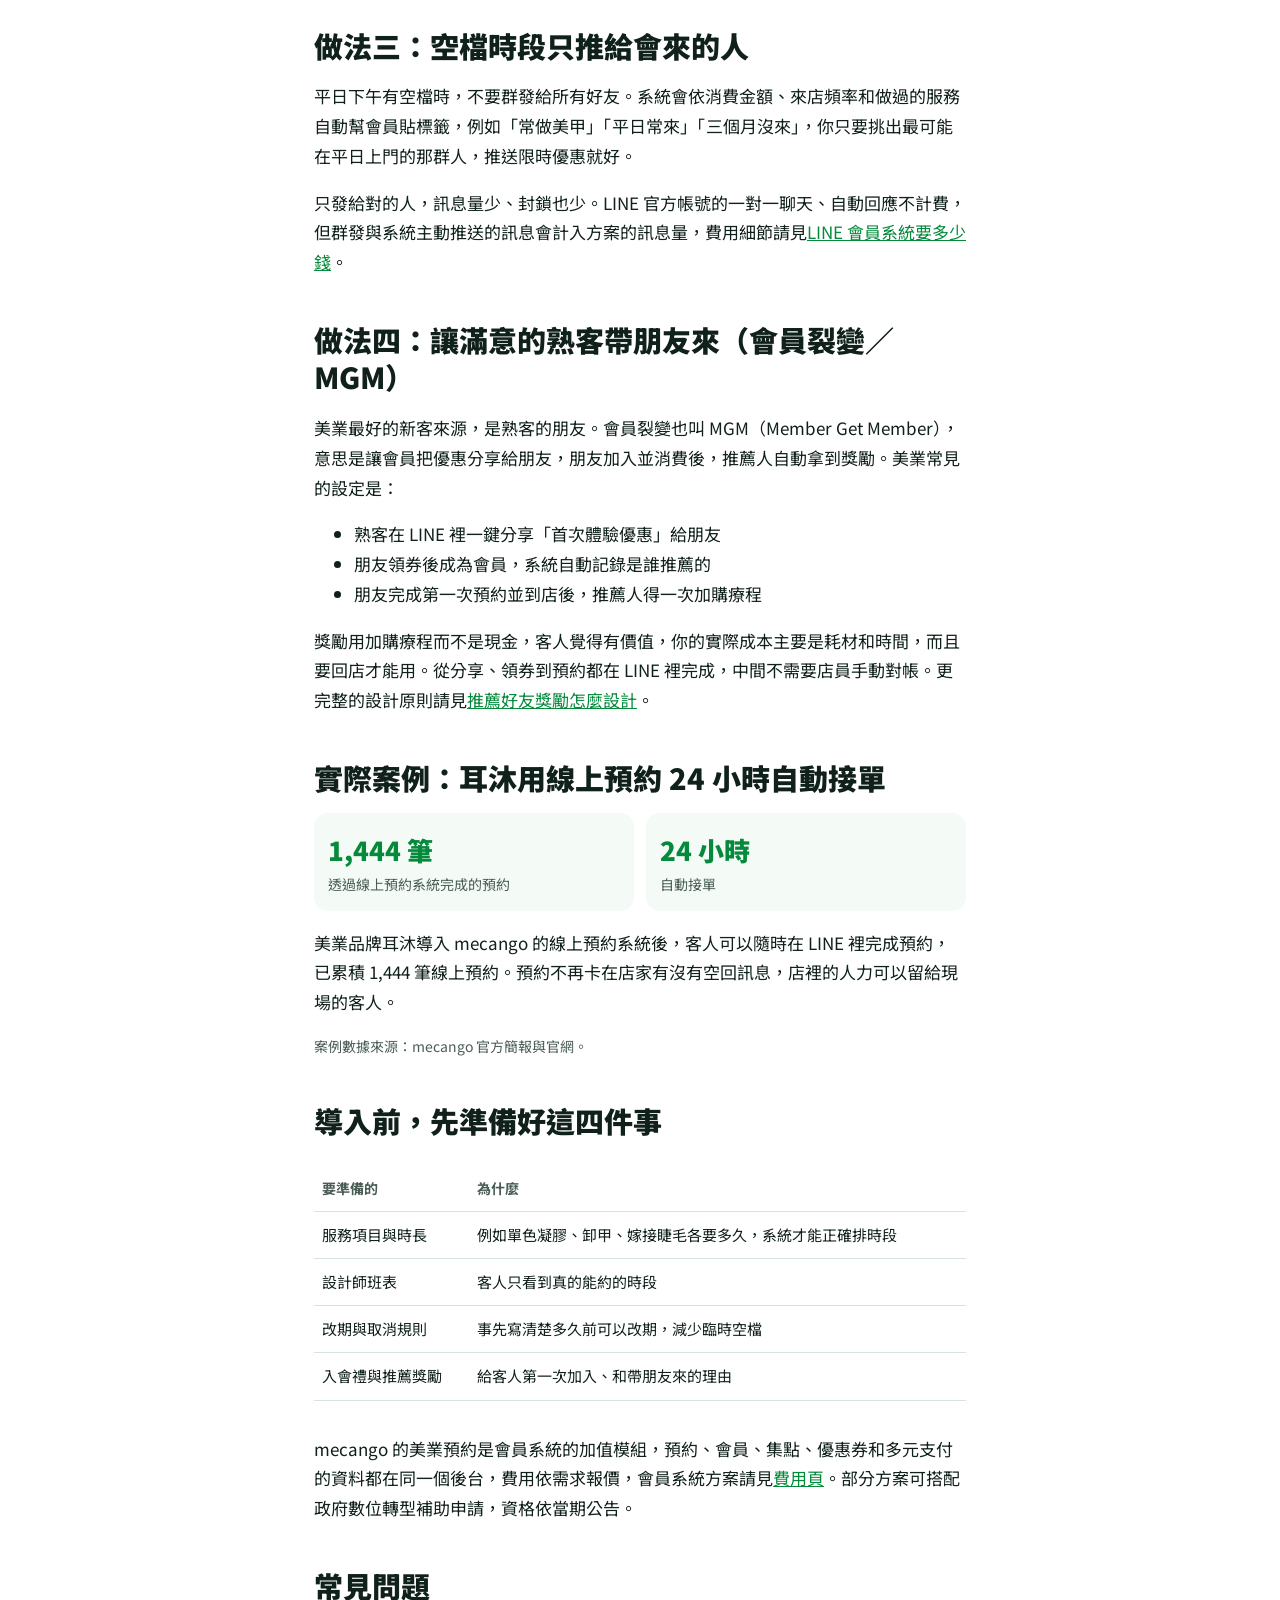
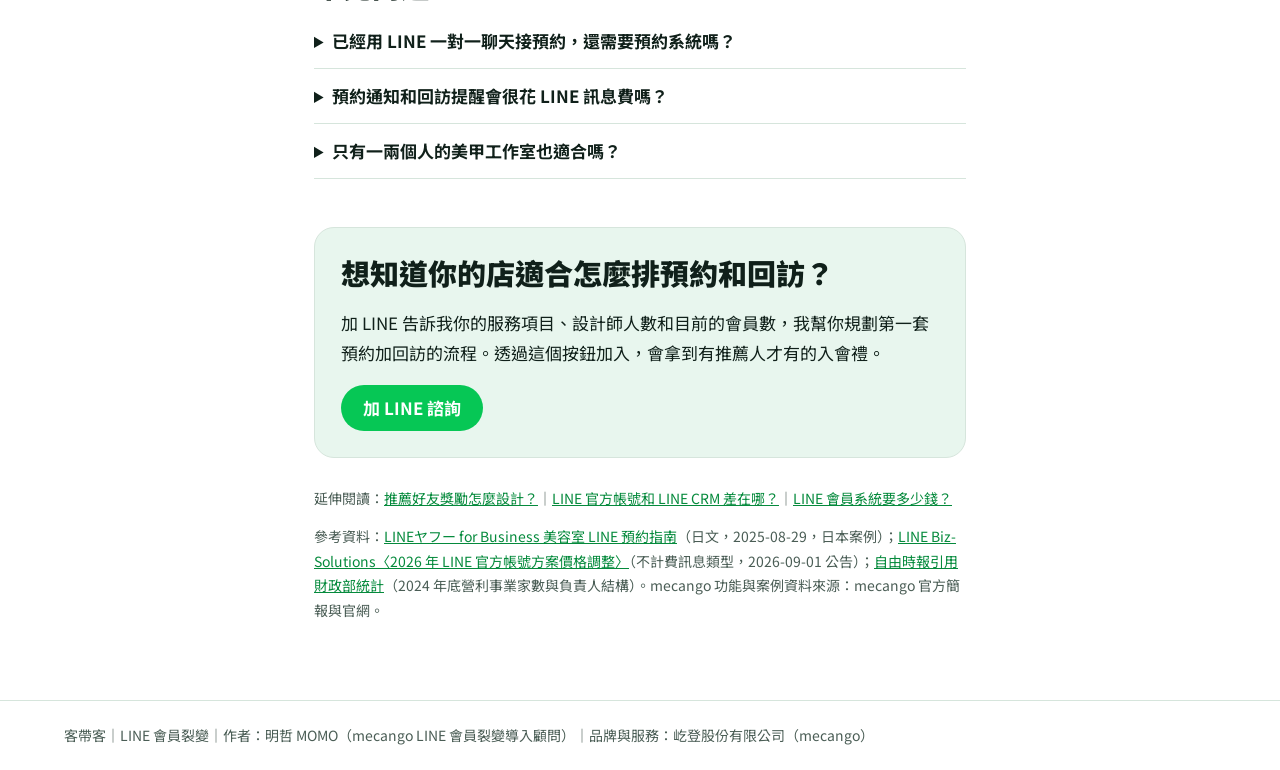
==== commit 5e160198: "新增文章總覽頁 /guides/，導覽列加入產業與文章，首頁改為最新文章 4 篇，更新寫作規則 Co-Authored-By: Claude Opus 5.5 <noreply@anthropic.c" ====
--- a/beauty/index.html
+++ b/beauty/index.html
@@ -18,7 +18,7 @@
 <script type="application/ld+json">[{"@context":"https://schema.org","@type":"Article","headline":"美業、美甲怎麼用 LINE 預約系統？24 小時自動接單與回訪","author":{"@type":"Person","@id":"https://crm.momowinwin.com/#momo","name":"明哲 MOMO"},"datePublished":"2026-11-25","dateModified":"2026-11-25","inLanguage":"zh-TW","mainEntityOfPage":"https://crm.momowinwin.com/beauty/"},{"@context":"https://schema.org","@type":"BreadcrumbList","itemListElement":[{"@type":"ListItem","position":1,"name":"首頁","item":"https://crm.momowinwin.com/"},{"@type":"ListItem","position":2,"name":"美業 LINE 預約系統","item":"https://crm.momowinwin.com/beauty/"}]},{"@context":"https://schema.org","@type":"FAQPage","mainEntity":[{"@type":"Question","name":"已經用 LINE 一對一聊天接預約，還需要預約系統嗎？","acceptedAnswer":{"@type":"Answer","text":"店小、客人少的時候，一對一聊天就夠用。當你常在下班後回預約訊息、排錯時段，或想知道每位客人多久沒來，就值得改成線上預約：客人自己選服務與時段，預約紀錄直接記在會員身上，之後的回訪提醒才有依據。"}},{"@type":"Question","name":"預約通知和回訪提醒會很花 LINE 訊息費嗎？","acceptedAnswer":{"@type":"Answer","text":"LINE 官方帳號的一對一聊天、自動回應與加入好友的歡迎訊息不計費；系統主動推送的通知與群發則依官方帳號方案計入訊息量。預約通知只發給當次預約的客人，回訪提醒只發給該回來的那群人，訊息量比每次群發給全部好友少很多。"}},{"@type":"Question","name":"只有一兩個人的美甲工作室也適合嗎？","acceptedAnswer":{"@type":"Answer","text":"適合。人越少，越需要讓預約和提醒自動跑，你才能專心做手上的客人。可以先從會員系統加上線上預約開始，推薦好友獎勵和互動遊戲等熟客累積起來再加。"}}]}]</script>
 </head>
 <body>
-<nav><a class="brand" href="../">客帶客｜LINE 會員裂變</a><a class="btn js-line" href="https://liff.line.me/2000189532-mPbqGd5y/subscribe-3q5l5619" target="_blank" rel="noopener">加 LINE 諮詢</a></nav>
+<nav><a class="brand" href="../">客帶客｜LINE 會員裂變</a><span class="navlinks"><a href="../guides/#industry">產業</a><a href="../guides/">文章</a></span><a class="btn js-line" href="https://liff.line.me/2000189532-mPbqGd5y/subscribe-3q5l5619" target="_blank" rel="noopener">加 LINE 諮詢</a></nav>
 <article>
 <div class="crumb"><a href="../">首頁</a> › 美業 LINE 預約系統</div>
 <h1>美業、美甲怎麼用 LINE 預約系統？24 小時自動接單與回訪</h1>
--- a/assets/article.css
+++ b/assets/article.css
@@ -31,3 +31,14 @@
 .note{font-size:14px;color:var(--soft)}
 footer{border-top:1px solid var(--rule);padding:22px max(5vw,16px);font-size:14px;color:var(--soft)}
 @media(max-width:600px){table{font-size:14px}}
+nav .navlinks{display:flex;gap:16px;font-size:15px}
+nav .navlinks a{color:var(--soft);text-decoration:none}
+nav .navlinks a:hover{color:var(--ink)}
+.glist{display:grid;grid-template-columns:repeat(auto-fit,minmax(min(100%,300px),1fr));gap:14px;margin:14px 0 8px}
+.glist a{display:block;border:1px solid var(--rule);border-radius:16px;padding:16px 18px;text-decoration:none;color:var(--ink);background:var(--bg)}
+.glist a:hover{border-color:var(--line)}
+.glist b{display:block;font-size:17px;line-height:1.4;margin-bottom:4px}
+.glist span{display:block;font-size:14px;color:var(--soft)}
+.glist small{display:block;font-size:13px;color:var(--soft);margin-top:6px}
+article.wide{max-width:1040px}
+@media(max-width:600px){nav .navlinks{font-size:14px;gap:12px}}
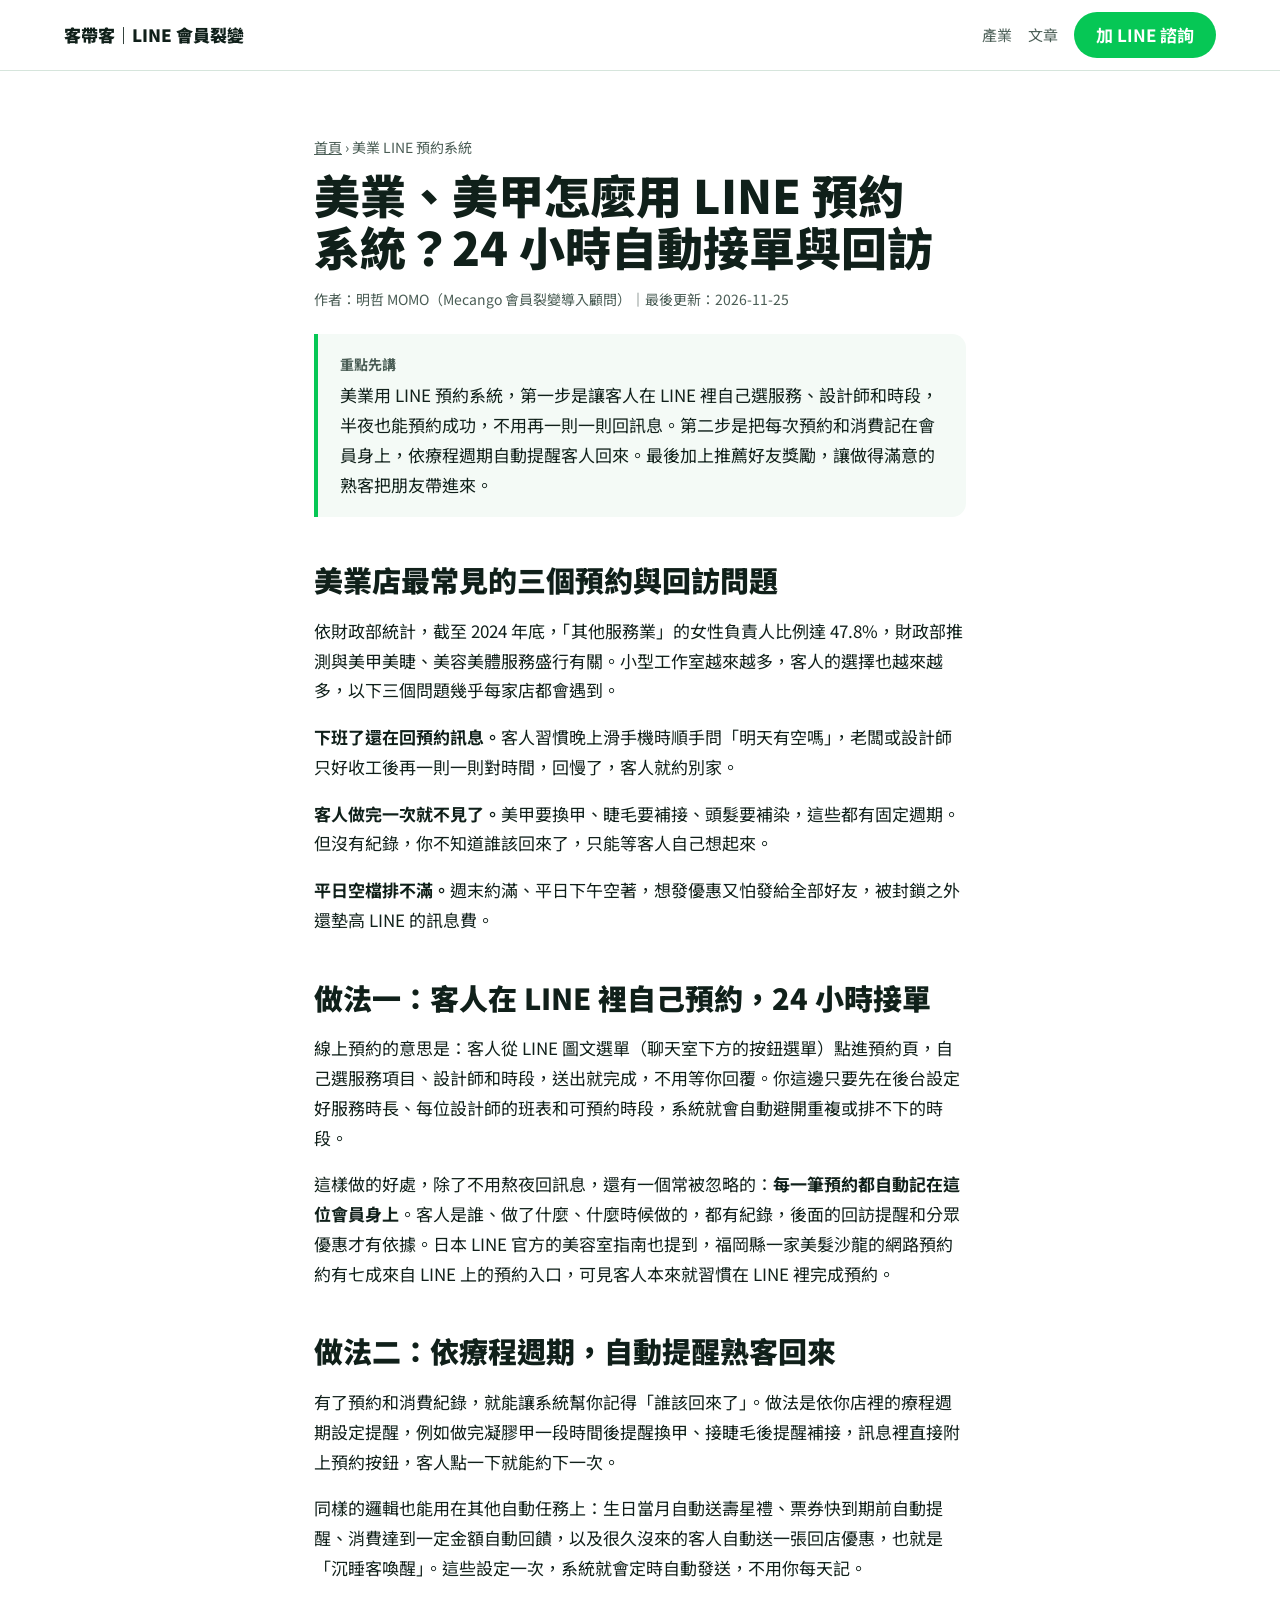
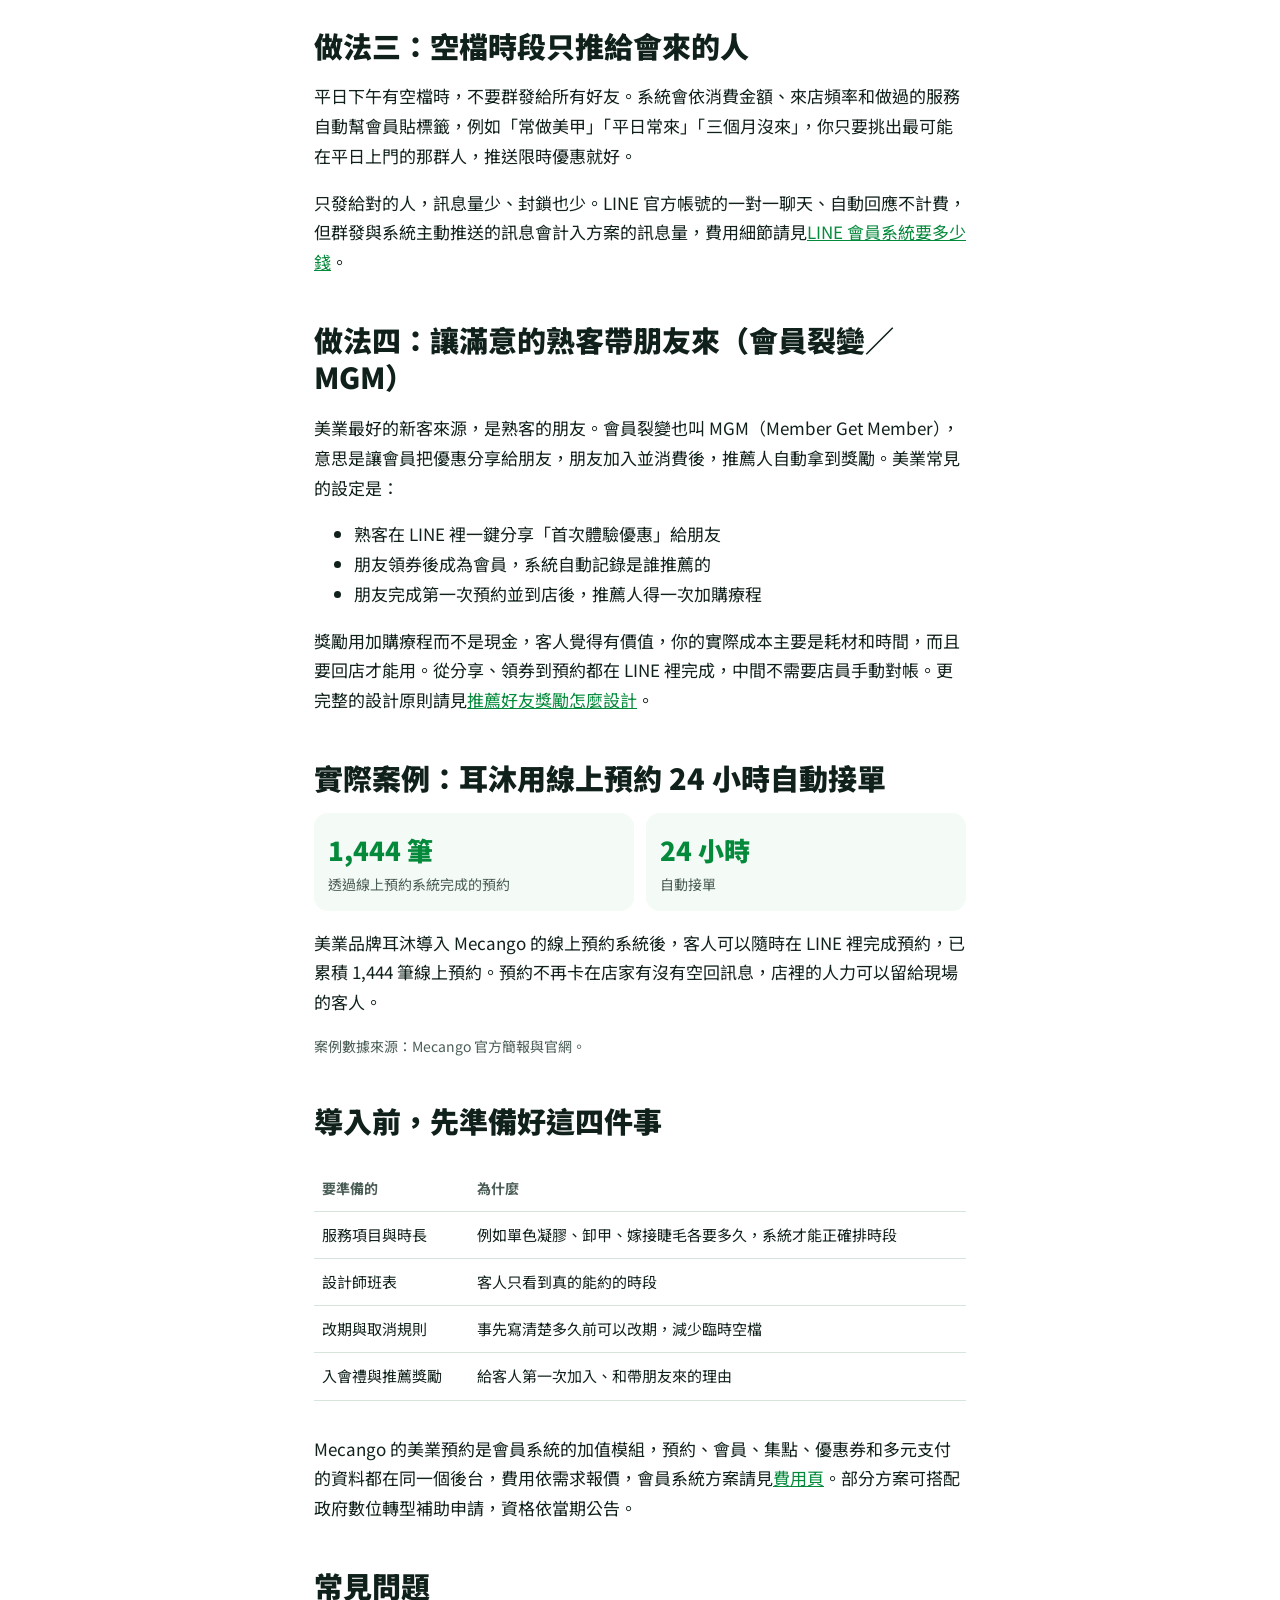
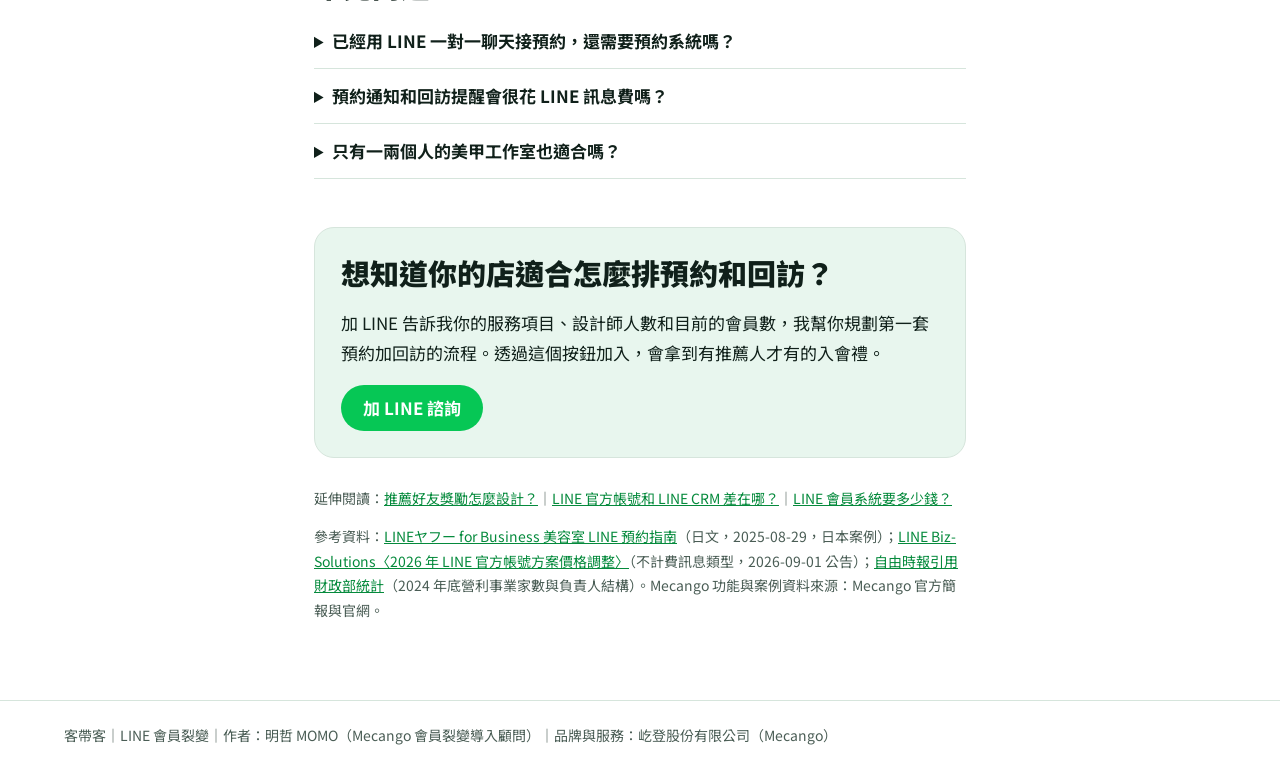
==== commit d7429175: "品牌英文更正為 Mecango，作者頭銜改為「Mecango 會員裂變導入顧問」 Co-Authored-By: Claude Opus 5.5 <noreply@anthropic.com> Cla" ====
--- a/beauty/index.html
+++ b/beauty/index.html
@@ -22,7 +22,7 @@
 <article>
 <div class="crumb"><a href="../">首頁</a> › 美業 LINE 預約系統</div>
 <h1>美業、美甲怎麼用 LINE 預約系統？24 小時自動接單與回訪</h1>
-<p class="meta">作者：明哲 MOMO（mecango LINE 會員裂變導入顧問）｜最後更新：2026-11-25</p>
+<p class="meta">作者：明哲 MOMO（Mecango 會員裂變導入顧問）｜最後更新：2026-11-25</p>
 
 <div class="answer"><b>重點先講</b>美業用 LINE 預約系統，第一步是讓客人在 LINE 裡自己選服務、設計師和時段，半夜也能預約成功，不用再一則一則回訊息。第二步是把每次預約和消費記在會員身上，依療程週期自動提醒客人回來。最後加上推薦好友獎勵，讓做得滿意的熟客把朋友帶進來。</div>
 
@@ -58,8 +58,8 @@
 <div><b>1,444 筆</b>透過線上預約系統完成的預約</div>
 <div><b>24 小時</b>自動接單</div>
 </div>
-<p>美業品牌耳沐導入 mecango 的線上預約系統後，客人可以隨時在 LINE 裡完成預約，已累積 1,444 筆線上預約。預約不再卡在店家有沒有空回訊息，店裡的人力可以留給現場的客人。</p>
-<p class="note">案例數據來源：mecango 官方簡報與官網。</p>
+<p>美業品牌耳沐導入 Mecango 的線上預約系統後，客人可以隨時在 LINE 裡完成預約，已累積 1,444 筆線上預約。預約不再卡在店家有沒有空回訊息，店裡的人力可以留給現場的客人。</p>
+<p class="note">案例數據來源：Mecango 官方簡報與官網。</p>
 
 <h2>導入前，先準備好這四件事</h2>
 <div class="scroll"><table>
@@ -70,7 +70,7 @@
 <tr><td>改期與取消規則</td><td>事先寫清楚多久前可以改期，減少臨時空檔</td></tr>
 <tr><td>入會禮與推薦獎勵</td><td>給客人第一次加入、和帶朋友來的理由</td></tr>
 </tbody></table></div>
-<p>mecango 的美業預約是會員系統的加值模組，預約、會員、集點、優惠券和多元支付的資料都在同一個後台，費用依需求報價，會員系統方案請見<a href="../pricing/">費用頁</a>。部分方案可搭配政府數位轉型補助申請，資格依當期公告。</p>
+<p>Mecango 的美業預約是會員系統的加值模組，預約、會員、集點、優惠券和多元支付的資料都在同一個後台，費用依需求報價，會員系統方案請見<a href="../pricing/">費用頁</a>。部分方案可搭配政府數位轉型補助申請，資格依當期公告。</p>
 
 <h2>常見問題</h2>
 <details><summary>已經用 LINE 一對一聊天接預約，還需要預約系統嗎？</summary><p>店小、客人少的時候，一對一聊天就夠用。當你常在下班後回預約訊息、排錯時段，或想知道每位客人多久沒來，就值得改成線上預約：客人自己選服務與時段，預約紀錄直接記在會員身上，之後的回訪提醒才有依據。</p></details>
@@ -83,8 +83,8 @@
 <a class="btn js-line" href="https://liff.line.me/2000189532-mPbqGd5y/subscribe-3q5l5619" target="_blank" rel="noopener">加 LINE 諮詢</a>
 </div>
 <p class="note" style="margin-top:28px">延伸閱讀：<a href="../referral/">推薦好友獎勵怎麼設計？</a>｜<a href="../line-oa-vs-crm/">LINE 官方帳號和 LINE CRM 差在哪？</a>｜<a href="../pricing/">LINE 會員系統要多少錢？</a></p>
-<p class="note">參考資料：<a href="https://www.lycbiz.com/jp/column/line-official-account/marketing/salon-reservation/?list=17076" target="_blank" rel="noopener">LINEヤフー for Business 美容室 LINE 預約指南</a>（日文，2025-08-29，日本案例）；<a href="https://tw.linebiz.com/column/LINEOA-2026-Price-Plan/" target="_blank" rel="noopener">LINE Biz-Solutions〈2026 年 LINE 官方帳號方案價格調整〉</a>（不計費訊息類型，2026-09-01 公告）；<a href="https://ec.ltn.com.tw/article/breakingnews/5282589" target="_blank" rel="noopener">自由時報引用財政部統計</a>（2024 年底營利事業家數與負責人結構）。mecango 功能與案例資料來源：mecango 官方簡報與官網。</p>
+<p class="note">參考資料：<a href="https://www.lycbiz.com/jp/column/line-official-account/marketing/salon-reservation/?list=17076" target="_blank" rel="noopener">LINEヤフー for Business 美容室 LINE 預約指南</a>（日文，2025-08-29，日本案例）；<a href="https://tw.linebiz.com/column/LINEOA-2026-Price-Plan/" target="_blank" rel="noopener">LINE Biz-Solutions〈2026 年 LINE 官方帳號方案價格調整〉</a>（不計費訊息類型，2026-09-01 公告）；<a href="https://ec.ltn.com.tw/article/breakingnews/5282589" target="_blank" rel="noopener">自由時報引用財政部統計</a>（2024 年底營利事業家數與負責人結構）。Mecango 功能與案例資料來源：Mecango 官方簡報與官網。</p>
 </article>
-<footer>客帶客｜LINE 會員裂變｜作者：明哲 MOMO（mecango LINE 會員裂變導入顧問）｜品牌與服務：屹登股份有限公司（mecango）</footer>
+<footer>客帶客｜LINE 會員裂變｜作者：明哲 MOMO（Mecango 會員裂變導入顧問）｜品牌與服務：屹登股份有限公司（Mecango）</footer>
 </body>
 </html>
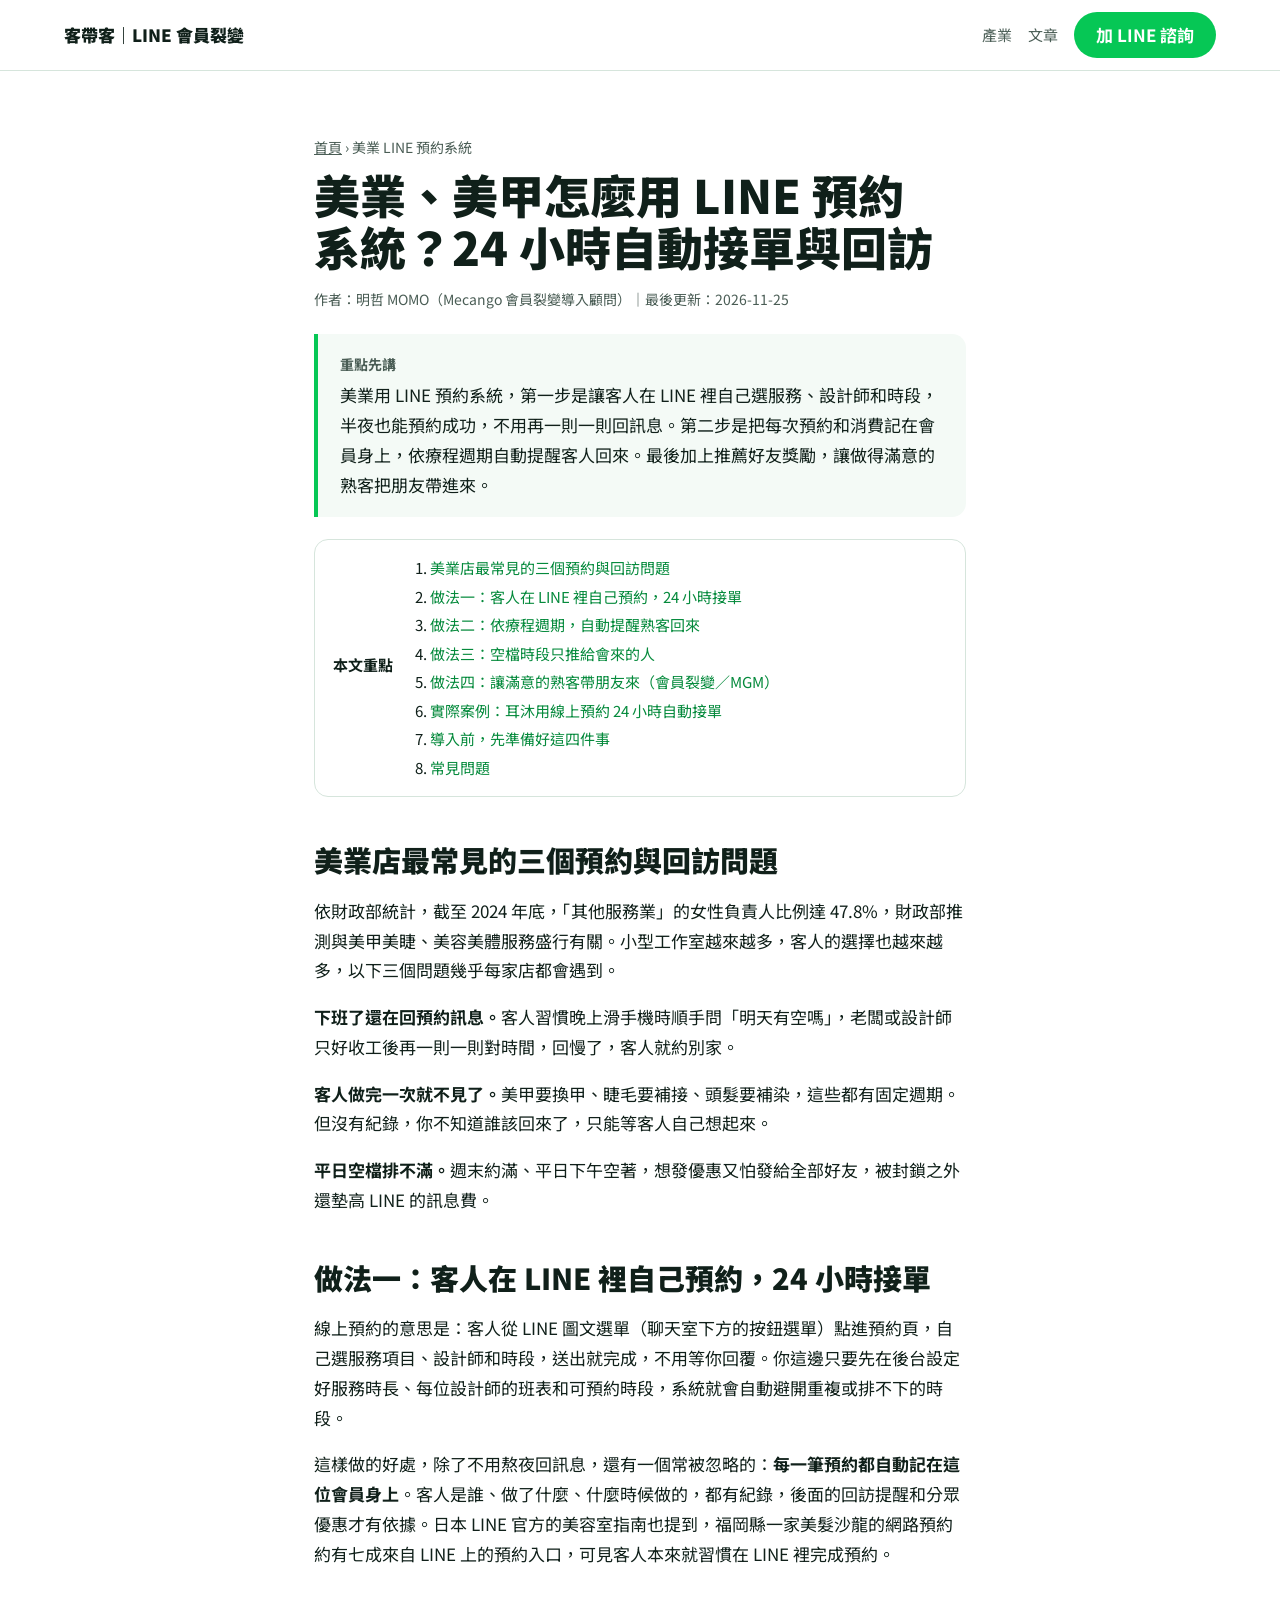
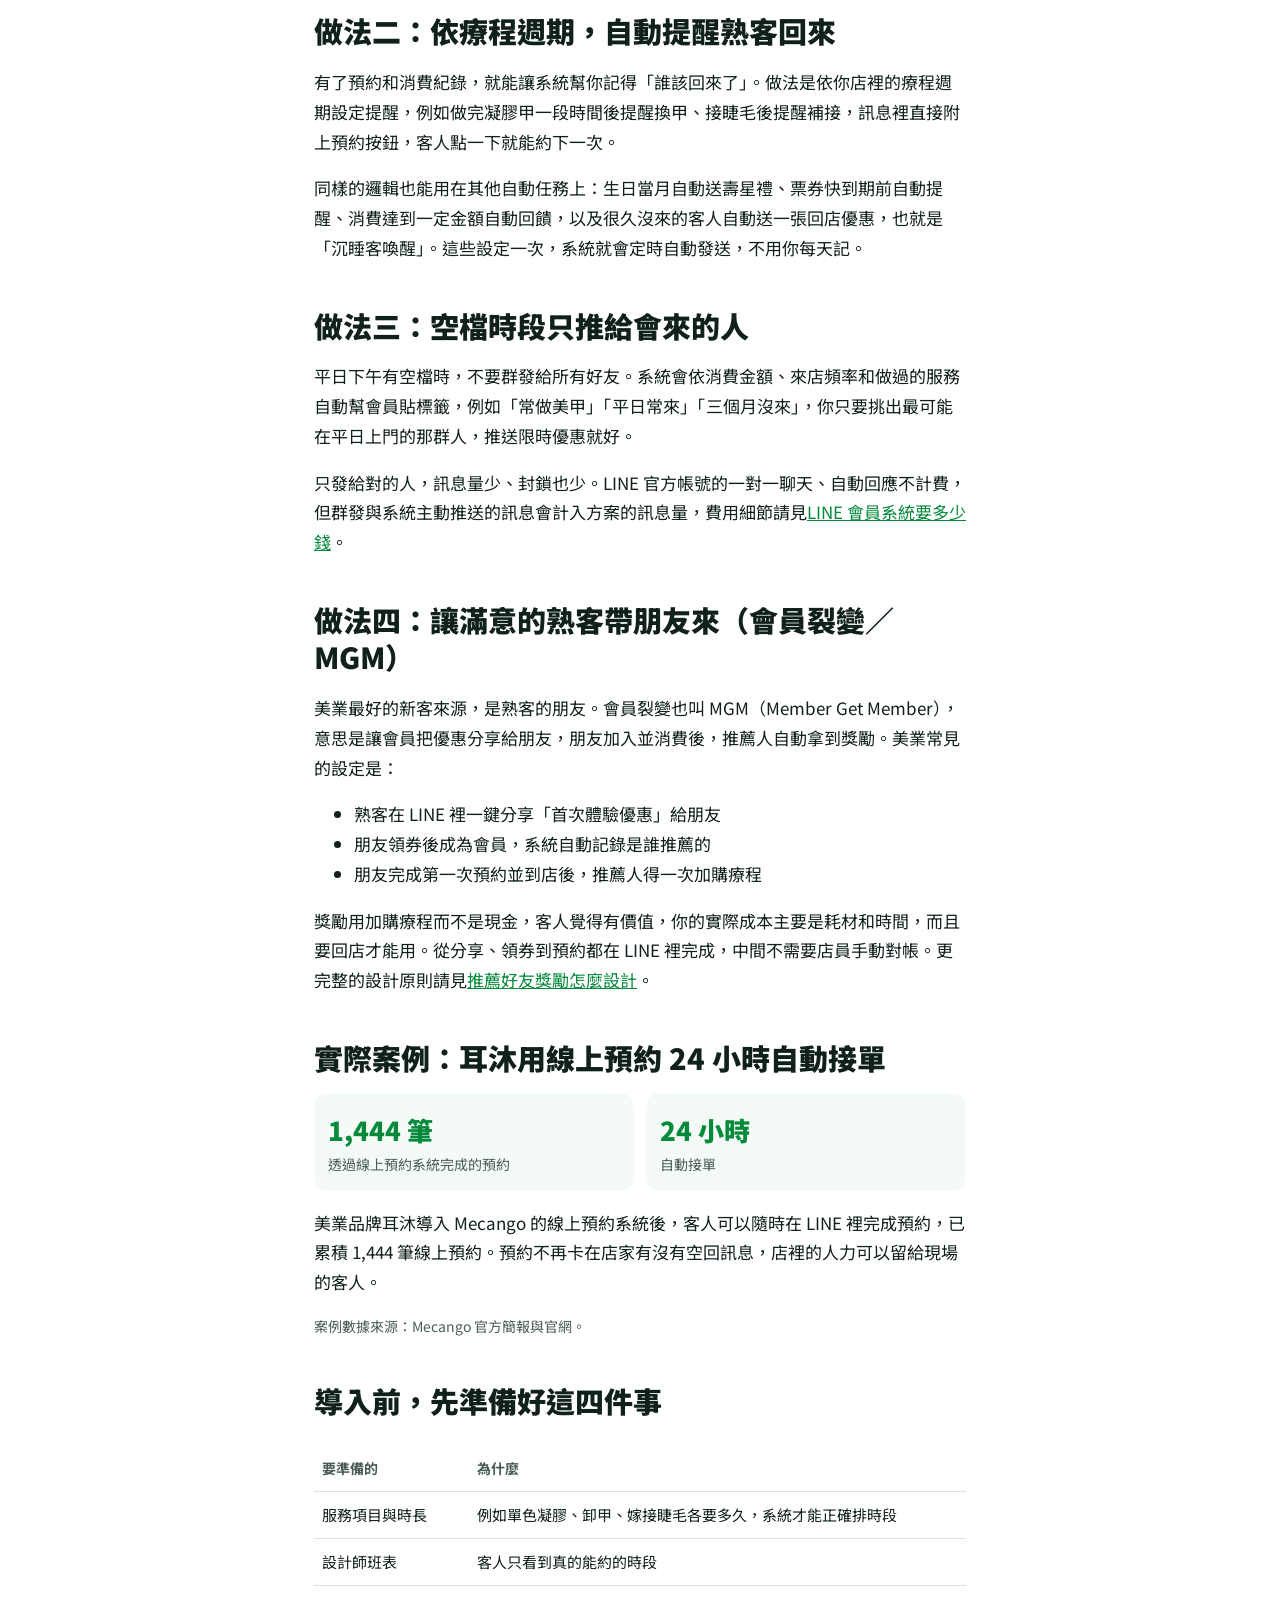
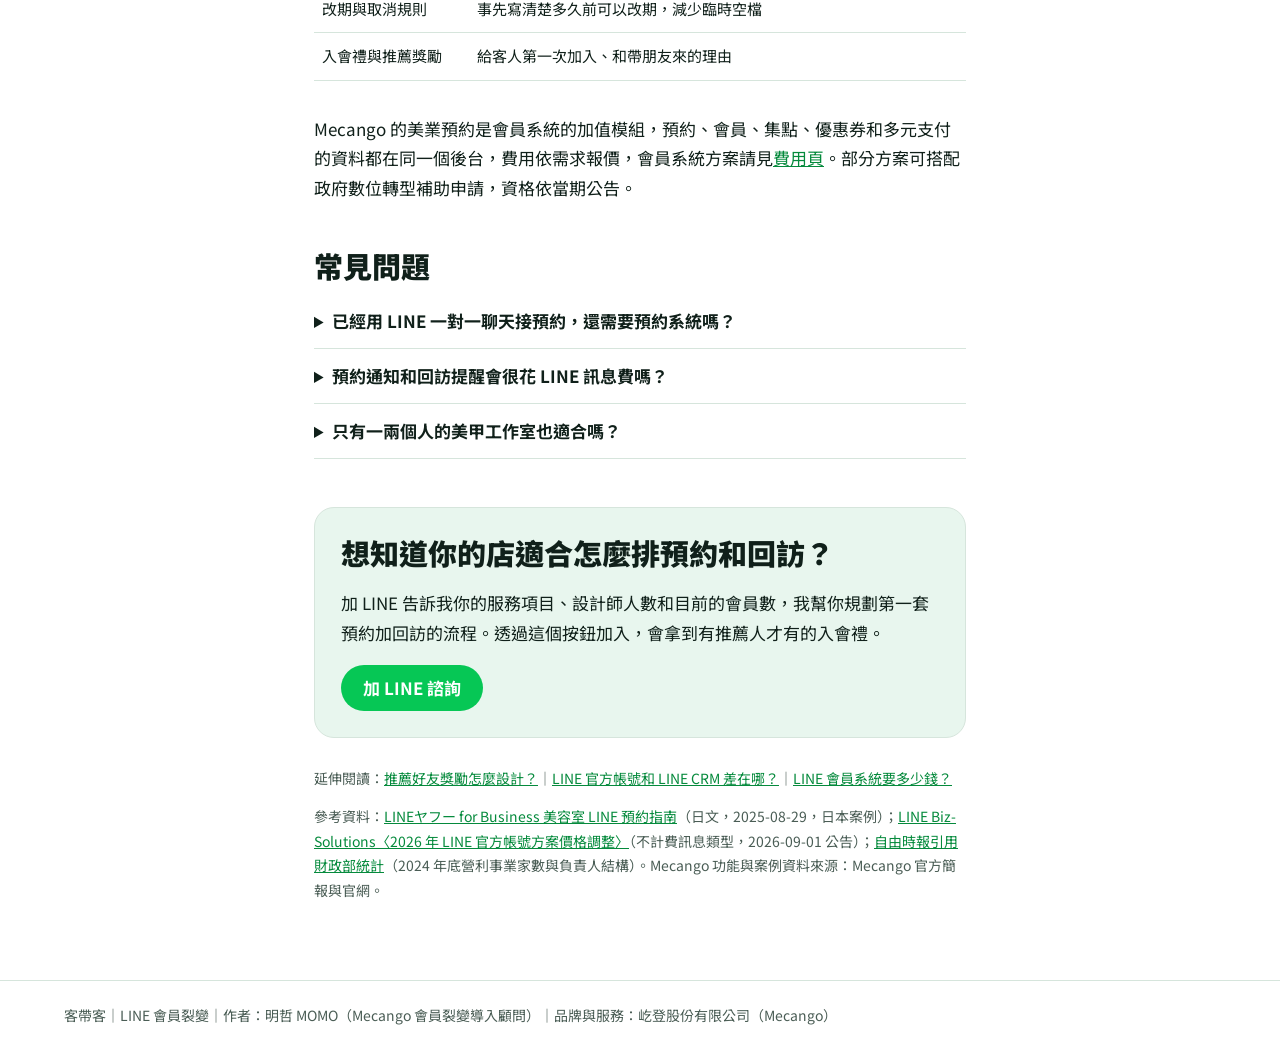
==== commit f2f57f47: "新增支柱文章「門店 LINE 會員經營完整指南 2026」，所有文章加本文重點目錄，補同義詞，更新寫作規則 Co-Authored-By: Claude Opus 5.5 <noreply@anthr" ====
--- a/beauty/index.html
+++ b/beauty/index.html
@@ -26,25 +26,27 @@
 
 <div class="answer"><b>重點先講</b>美業用 LINE 預約系統，第一步是讓客人在 LINE 裡自己選服務、設計師和時段，半夜也能預約成功，不用再一則一則回訊息。第二步是把每次預約和消費記在會員身上，依療程週期自動提醒客人回來。最後加上推薦好友獎勵，讓做得滿意的熟客把朋友帶進來。</div>
 
-<h2>美業店最常見的三個預約與回訪問題</h2>
+<nav class="toc" aria-label="本文重點"><b>本文重點</b><ol><li><a href="#s1">美業店最常見的三個預約與回訪問題</a></li><li><a href="#s2">做法一：客人在 LINE 裡自己預約，24 小時接單</a></li><li><a href="#s3">做法二：依療程週期，自動提醒熟客回來</a></li><li><a href="#s4">做法三：空檔時段只推給會來的人</a></li><li><a href="#s5">做法四：讓滿意的熟客帶朋友來（會員裂變／MGM）</a></li><li><a href="#s6">實際案例：耳沐用線上預約 24 小時自動接單</a></li><li><a href="#s7">導入前，先準備好這四件事</a></li><li><a href="#s8">常見問題</a></li></ol></nav>
+
+<h2 id="s1">美業店最常見的三個預約與回訪問題</h2>
 <p>依財政部統計，截至 2024 年底，「其他服務業」的女性負責人比例達 47.8%，財政部推測與美甲美睫、美容美體服務盛行有關。小型工作室越來越多，客人的選擇也越來越多，以下三個問題幾乎每家店都會遇到。</p>
 <p><b>下班了還在回預約訊息。</b>客人習慣晚上滑手機時順手問「明天有空嗎」，老闆或設計師只好收工後再一則一則對時間，回慢了，客人就約別家。</p>
 <p><b>客人做完一次就不見了。</b>美甲要換甲、睫毛要補接、頭髮要補染，這些都有固定週期。但沒有紀錄，你不知道誰該回來了，只能等客人自己想起來。</p>
 <p><b>平日空檔排不滿。</b>週末約滿、平日下午空著，想發優惠又怕發給全部好友，被封鎖之外還墊高 LINE 的訊息費。</p>
 
-<h2>做法一：客人在 LINE 裡自己預約，24 小時接單</h2>
+<h2 id="s2">做法一：客人在 LINE 裡自己預約，24 小時接單</h2>
 <p>線上預約的意思是：客人從 LINE 圖文選單（聊天室下方的按鈕選單）點進預約頁，自己選服務項目、設計師和時段，送出就完成，不用等你回覆。你這邊只要先在後台設定好服務時長、每位設計師的班表和可預約時段，系統就會自動避開重複或排不下的時段。</p>
 <p>這樣做的好處，除了不用熬夜回訊息，還有一個常被忽略的：<b>每一筆預約都自動記在這位會員身上</b>。客人是誰、做了什麼、什麼時候做的，都有紀錄，後面的回訪提醒和分眾優惠才有依據。日本 LINE 官方的美容室指南也提到，福岡縣一家美髮沙龍的網路預約約有七成來自 LINE 上的預約入口，可見客人本來就習慣在 LINE 裡完成預約。</p>
 
-<h2>做法二：依療程週期，自動提醒熟客回來</h2>
+<h2 id="s3">做法二：依療程週期，自動提醒熟客回來</h2>
 <p>有了預約和消費紀錄，就能讓系統幫你記得「誰該回來了」。做法是依你店裡的療程週期設定提醒，例如做完凝膠甲一段時間後提醒換甲、接睫毛後提醒補接，訊息裡直接附上預約按鈕，客人點一下就能約下一次。</p>
 <p>同樣的邏輯也能用在其他自動任務上：生日當月自動送壽星禮、票券快到期前自動提醒、消費達到一定金額自動回饋，以及很久沒來的客人自動送一張回店優惠，也就是「沉睡客喚醒」。這些設定一次，系統就會定時自動發送，不用你每天記。</p>
 
-<h2>做法三：空檔時段只推給會來的人</h2>
+<h2 id="s4">做法三：空檔時段只推給會來的人</h2>
 <p>平日下午有空檔時，不要群發給所有好友。系統會依消費金額、來店頻率和做過的服務自動幫會員貼標籤，例如「常做美甲」「平日常來」「三個月沒來」，你只要挑出最可能在平日上門的那群人，推送限時優惠就好。</p>
 <p>只發給對的人，訊息量少、封鎖也少。LINE 官方帳號的一對一聊天、自動回應不計費，但群發與系統主動推送的訊息會計入方案的訊息量，費用細節請見<a href="../pricing/">LINE 會員系統要多少錢</a>。</p>
 
-<h2>做法四：讓滿意的熟客帶朋友來（會員裂變／MGM）</h2>
+<h2 id="s5">做法四：讓滿意的熟客帶朋友來（會員裂變／MGM）</h2>
 <p>美業最好的新客來源，是熟客的朋友。會員裂變也叫 MGM（Member Get Member），意思是讓會員把優惠分享給朋友，朋友加入並消費後，推薦人自動拿到獎勵。美業常見的設定是：</p>
 <ul>
 <li>熟客在 LINE 裡一鍵分享「首次體驗優惠」給朋友</li>
@@ -53,7 +55,7 @@
 </ul>
 <p>獎勵用加購療程而不是現金，客人覺得有價值，你的實際成本主要是耗材和時間，而且要回店才能用。從分享、領券到預約都在 LINE 裡完成，中間不需要店員手動對帳。更完整的設計原則請見<a href="../referral/">推薦好友獎勵怎麼設計</a>。</p>
 
-<h2>實際案例：耳沐用線上預約 24 小時自動接單</h2>
+<h2 id="s6">實際案例：耳沐用線上預約 24 小時自動接單</h2>
 <div class="stat">
 <div><b>1,444 筆</b>透過線上預約系統完成的預約</div>
 <div><b>24 小時</b>自動接單</div>
@@ -61,7 +63,7 @@
 <p>美業品牌耳沐導入 Mecango 的線上預約系統後，客人可以隨時在 LINE 裡完成預約，已累積 1,444 筆線上預約。預約不再卡在店家有沒有空回訊息，店裡的人力可以留給現場的客人。</p>
 <p class="note">案例數據來源：Mecango 官方簡報與官網。</p>
 
-<h2>導入前，先準備好這四件事</h2>
+<h2 id="s7">導入前，先準備好這四件事</h2>
 <div class="scroll"><table>
 <thead><tr><th>要準備的</th><th>為什麼</th></tr></thead>
 <tbody>
@@ -72,7 +74,7 @@
 </tbody></table></div>
 <p>Mecango 的美業預約是會員系統的加值模組，預約、會員、集點、優惠券和多元支付的資料都在同一個後台，費用依需求報價，會員系統方案請見<a href="../pricing/">費用頁</a>。部分方案可搭配政府數位轉型補助申請，資格依當期公告。</p>
 
-<h2>常見問題</h2>
+<h2 id="s8">常見問題</h2>
 <details><summary>已經用 LINE 一對一聊天接預約，還需要預約系統嗎？</summary><p>店小、客人少的時候，一對一聊天就夠用。當你常在下班後回預約訊息、排錯時段，或想知道每位客人多久沒來，就值得改成線上預約：客人自己選服務與時段，預約紀錄直接記在會員身上，之後的回訪提醒才有依據。</p></details>
 <details><summary>預約通知和回訪提醒會很花 LINE 訊息費嗎？</summary><p>LINE 官方帳號的一對一聊天、自動回應與加入好友的歡迎訊息不計費；系統主動推送的通知與群發則依官方帳號方案計入訊息量。預約通知只發給當次預約的客人，回訪提醒只發給該回來的那群人，訊息量比每次群發給全部好友少很多。</p></details>
 <details><summary>只有一兩個人的美甲工作室也適合嗎？</summary><p>適合。人越少，越需要讓預約和提醒自動跑，你才能專心做手上的客人。可以先從會員系統加上線上預約開始，推薦好友獎勵和互動遊戲等熟客累積起來再加。</p></details>
--- a/assets/article.css
+++ b/assets/article.css
@@ -42,3 +42,12 @@
 .glist small{display:block;font-size:13px;color:var(--soft);margin-top:6px}
 article.wide{max-width:1040px}
 @media(max-width:600px){nav .navlinks{font-size:14px;gap:12px}}
+.toc{border:1px solid var(--rule);border-radius:14px;padding:14px 18px;margin:20px 0;background:#fff}
+.toc b{display:block;font-size:15px;margin-bottom:6px}
+.toc ol{margin:0;padding-left:1.4em;font-size:15px;line-height:1.9}
+.toc a{color:var(--lineink);text-decoration:none}
+.toc a:hover{text-decoration:underline}
+h2[id]{scroll-margin-top:16px}
+.feature-pillar{display:block;border:2px solid var(--line);border-radius:18px;padding:18px 20px;margin:18px 0 6px;text-decoration:none;color:var(--ink);background:var(--panel)}
+.feature-pillar b{display:block;font-size:20px;margin-bottom:4px}
+.feature-pillar span{color:var(--soft);font-size:15px}
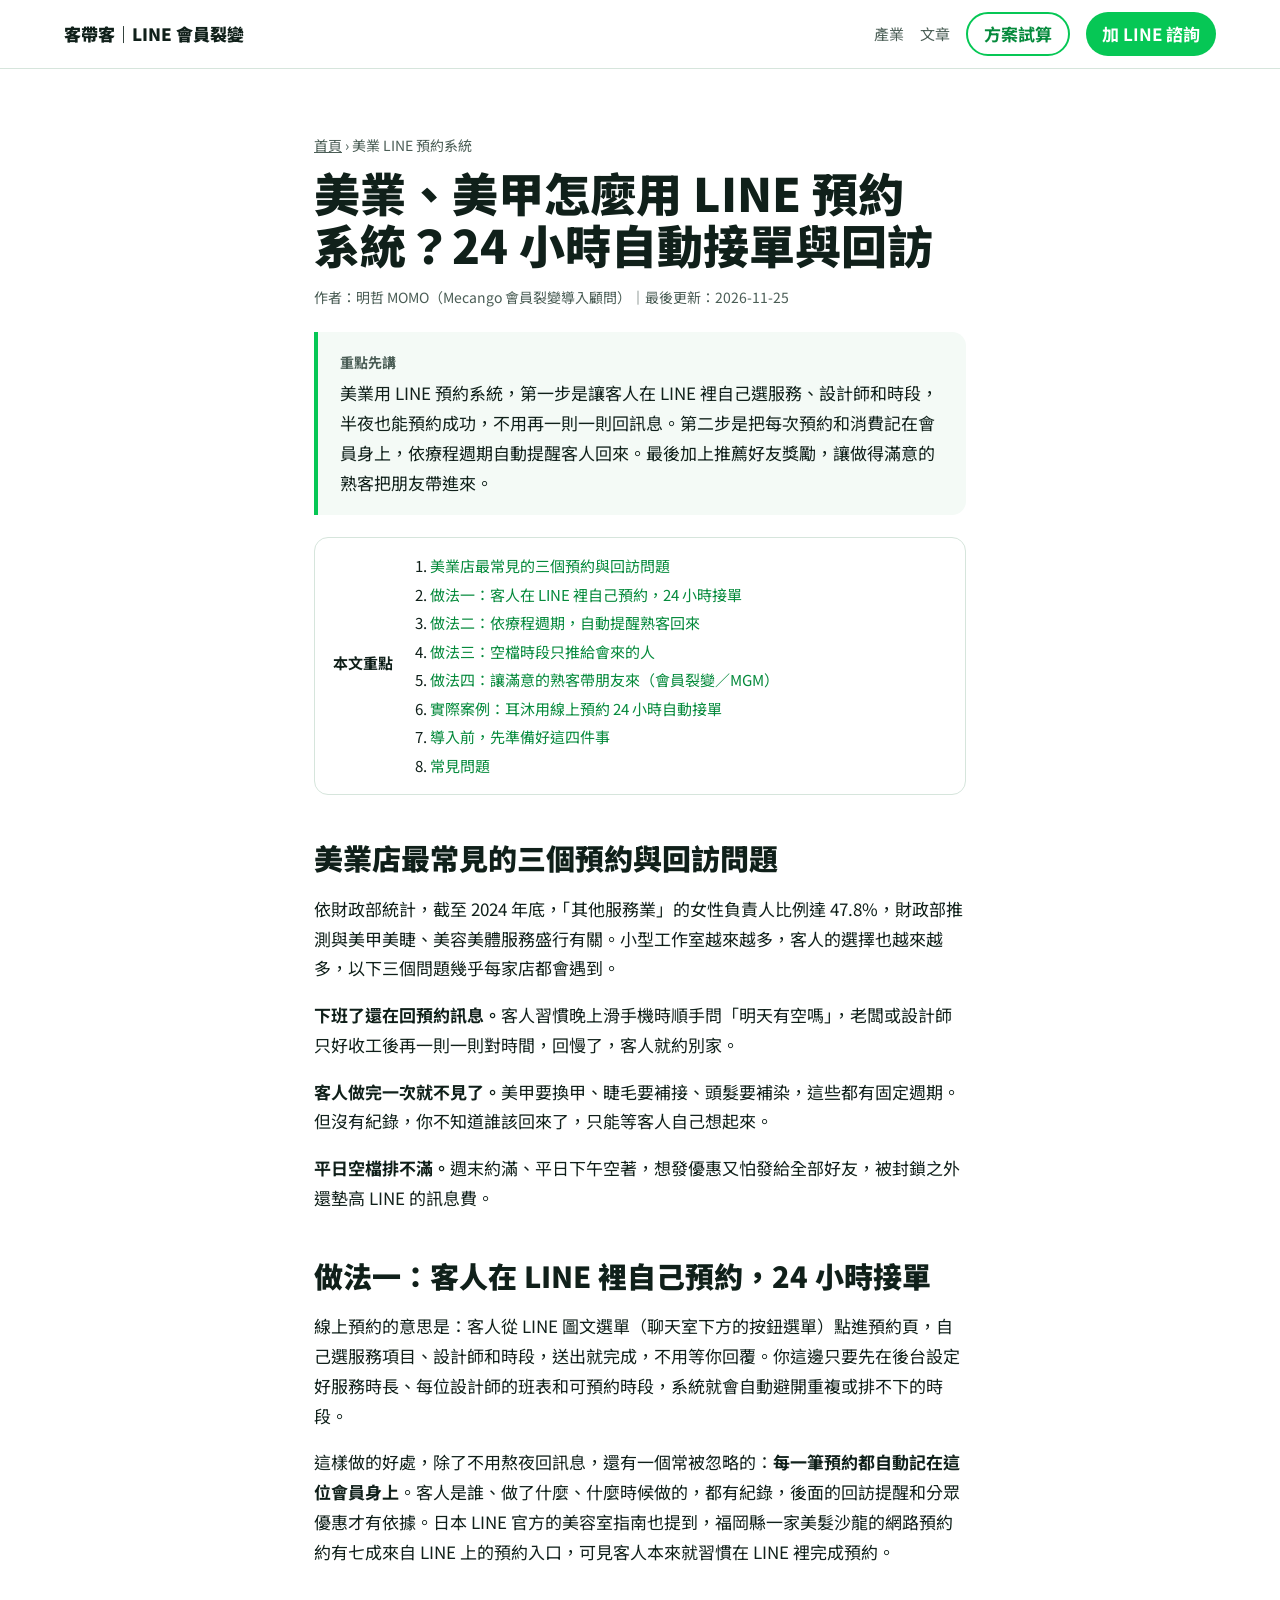
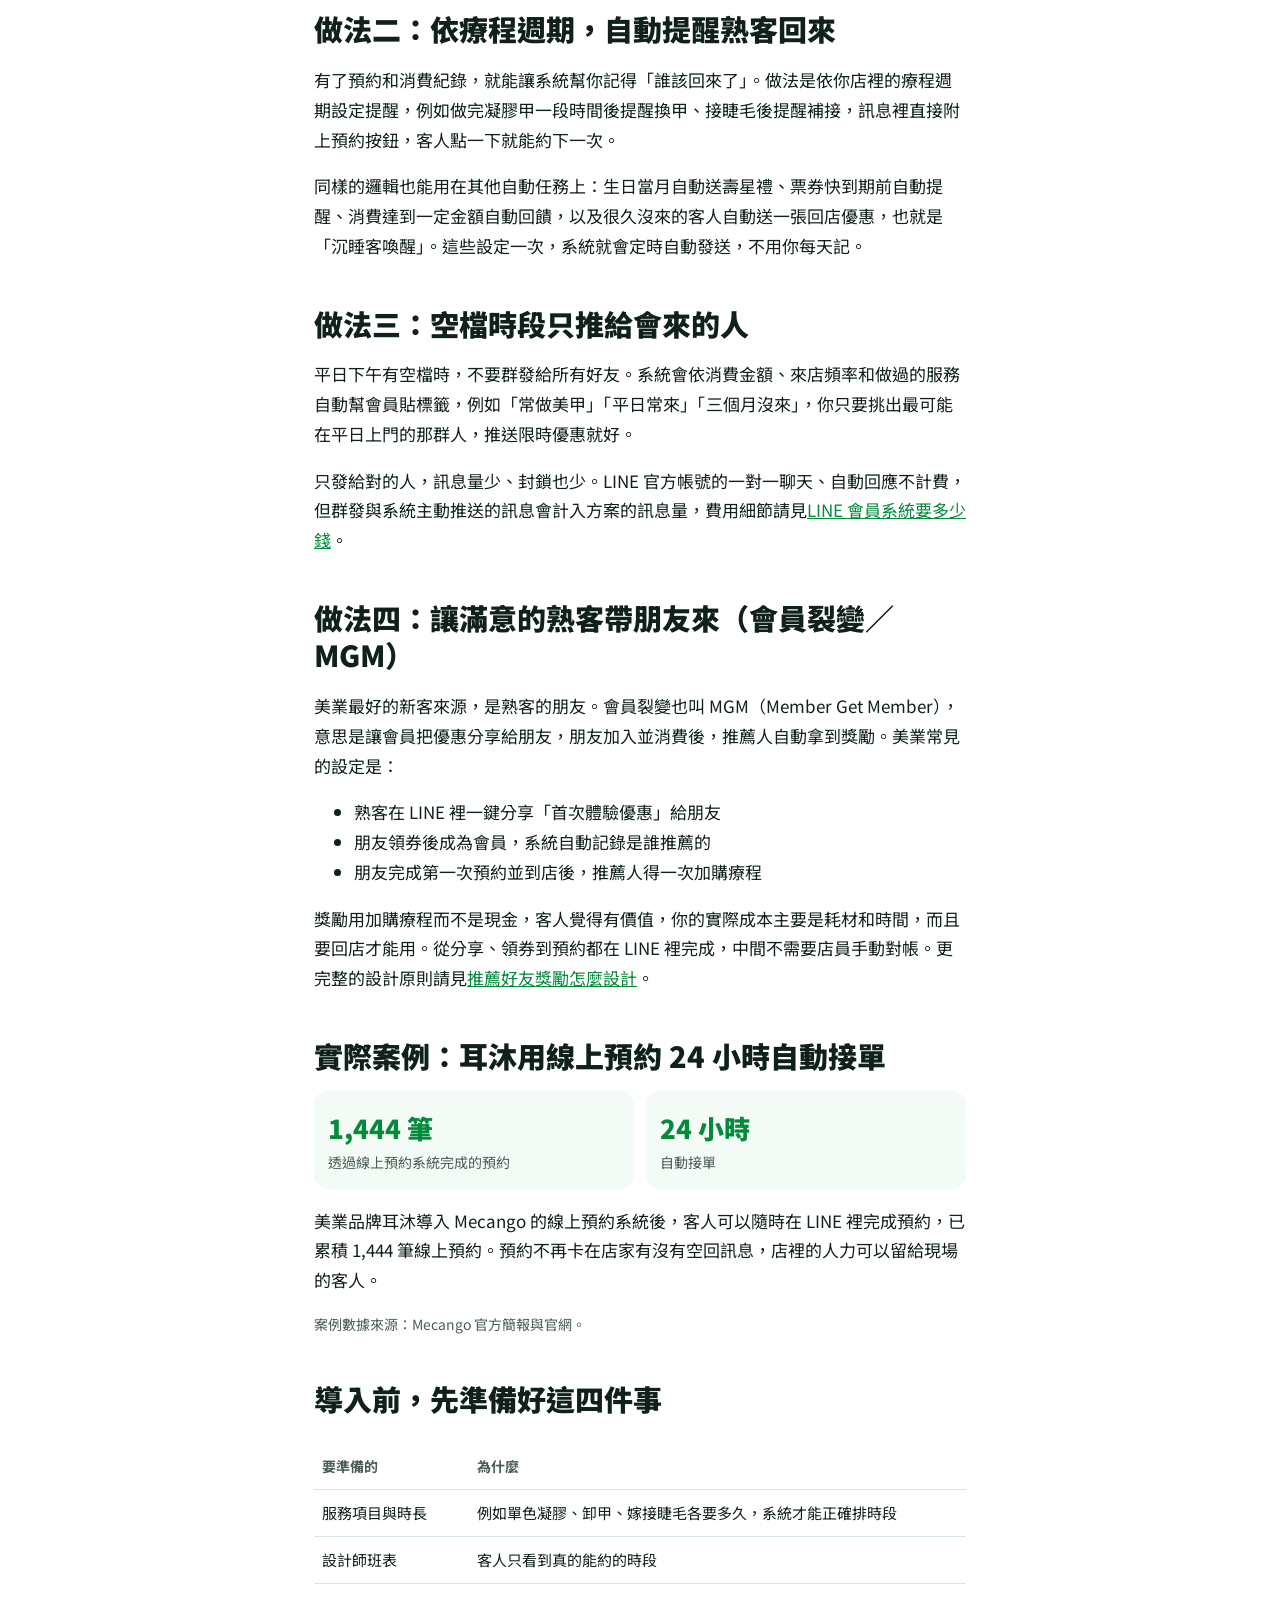
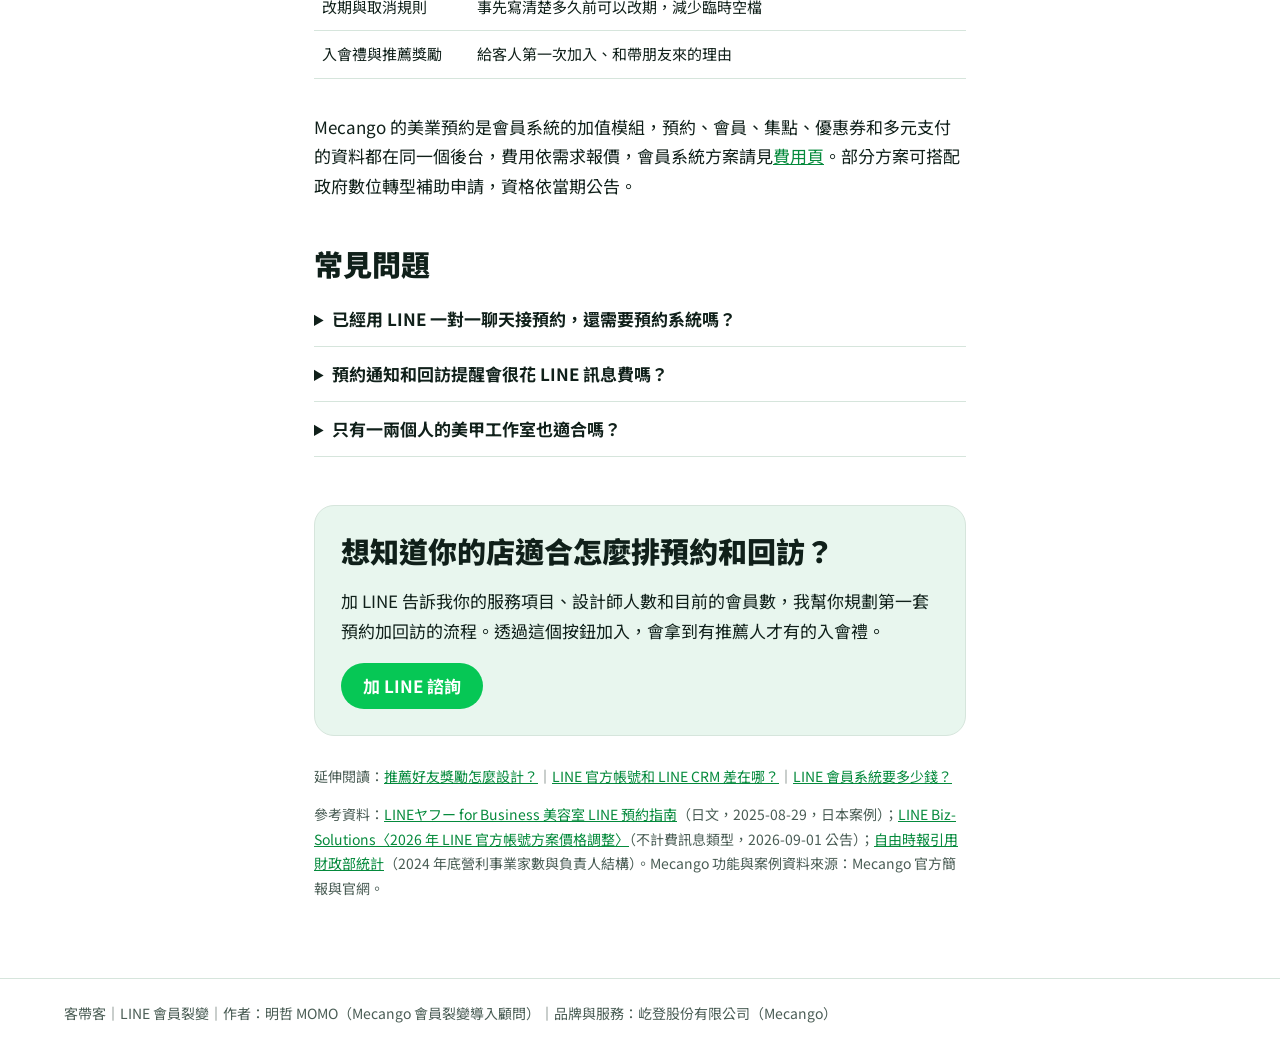
==== commit 8dfbe2c5: "右上角加入「方案試算」按鈕（首頁與所有內頁），手機版也看得到 Co-Authored-By: Claude Opus 5.5 <noreply@anthropic.com> Claude-Sessio" ====
--- a/beauty/index.html
+++ b/beauty/index.html
@@ -18,7 +18,7 @@
 <script type="application/ld+json">[{"@context":"https://schema.org","@type":"Article","headline":"美業、美甲怎麼用 LINE 預約系統？24 小時自動接單與回訪","author":{"@type":"Person","@id":"https://crm.momowinwin.com/#momo","name":"明哲 MOMO"},"datePublished":"2026-11-25","dateModified":"2026-11-25","inLanguage":"zh-TW","mainEntityOfPage":"https://crm.momowinwin.com/beauty/"},{"@context":"https://schema.org","@type":"BreadcrumbList","itemListElement":[{"@type":"ListItem","position":1,"name":"首頁","item":"https://crm.momowinwin.com/"},{"@type":"ListItem","position":2,"name":"美業 LINE 預約系統","item":"https://crm.momowinwin.com/beauty/"}]},{"@context":"https://schema.org","@type":"FAQPage","mainEntity":[{"@type":"Question","name":"已經用 LINE 一對一聊天接預約，還需要預約系統嗎？","acceptedAnswer":{"@type":"Answer","text":"店小、客人少的時候，一對一聊天就夠用。當你常在下班後回預約訊息、排錯時段，或想知道每位客人多久沒來，就值得改成線上預約：客人自己選服務與時段，預約紀錄直接記在會員身上，之後的回訪提醒才有依據。"}},{"@type":"Question","name":"預約通知和回訪提醒會很花 LINE 訊息費嗎？","acceptedAnswer":{"@type":"Answer","text":"LINE 官方帳號的一對一聊天、自動回應與加入好友的歡迎訊息不計費；系統主動推送的通知與群發則依官方帳號方案計入訊息量。預約通知只發給當次預約的客人，回訪提醒只發給該回來的那群人，訊息量比每次群發給全部好友少很多。"}},{"@type":"Question","name":"只有一兩個人的美甲工作室也適合嗎？","acceptedAnswer":{"@type":"Answer","text":"適合。人越少，越需要讓預約和提醒自動跑，你才能專心做手上的客人。可以先從會員系統加上線上預約開始，推薦好友獎勵和互動遊戲等熟客累積起來再加。"}}]}]</script>
 </head>
 <body>
-<nav><a class="brand" href="../">客帶客｜LINE 會員裂變</a><span class="navlinks"><a href="../guides/#industry">產業</a><a href="../guides/">文章</a></span><a class="btn js-line" href="https://liff.line.me/2000189532-mPbqGd5y/subscribe-3q5l5619" target="_blank" rel="noopener">加 LINE 諮詢</a></nav>
+<nav><a class="brand" href="../">客帶客｜LINE 會員裂變</a><span class="navlinks"><a href="../guides/#industry">產業</a><a href="../guides/">文章</a></span><a class="btn ghost navplan" href="../plan/">方案試算</a><a class="btn js-line" href="https://liff.line.me/2000189532-mPbqGd5y/subscribe-3q5l5619" target="_blank" rel="noopener">加 LINE 諮詢</a></nav>
 <article>
 <div class="crumb"><a href="../">首頁</a> › 美業 LINE 預約系統</div>
 <h1>美業、美甲怎麼用 LINE 預約系統？24 小時自動接單與回訪</h1>
--- a/assets/article.css
+++ b/assets/article.css
@@ -51,3 +51,6 @@
 .feature-pillar{display:block;border:2px solid var(--line);border-radius:18px;padding:18px 20px;margin:18px 0 6px;text-decoration:none;color:var(--ink);background:var(--panel)}
 .feature-pillar b{display:block;font-size:20px;margin-bottom:4px}
 .feature-pillar span{color:var(--soft);font-size:15px}
+.btn.ghost{background:#fff;color:var(--lineink);border:2px solid var(--line)}
+nav .btn{min-height:44px;padding:0 16px}
+@media(max-width:600px){nav .btn{padding:0 12px;font-size:14px}}
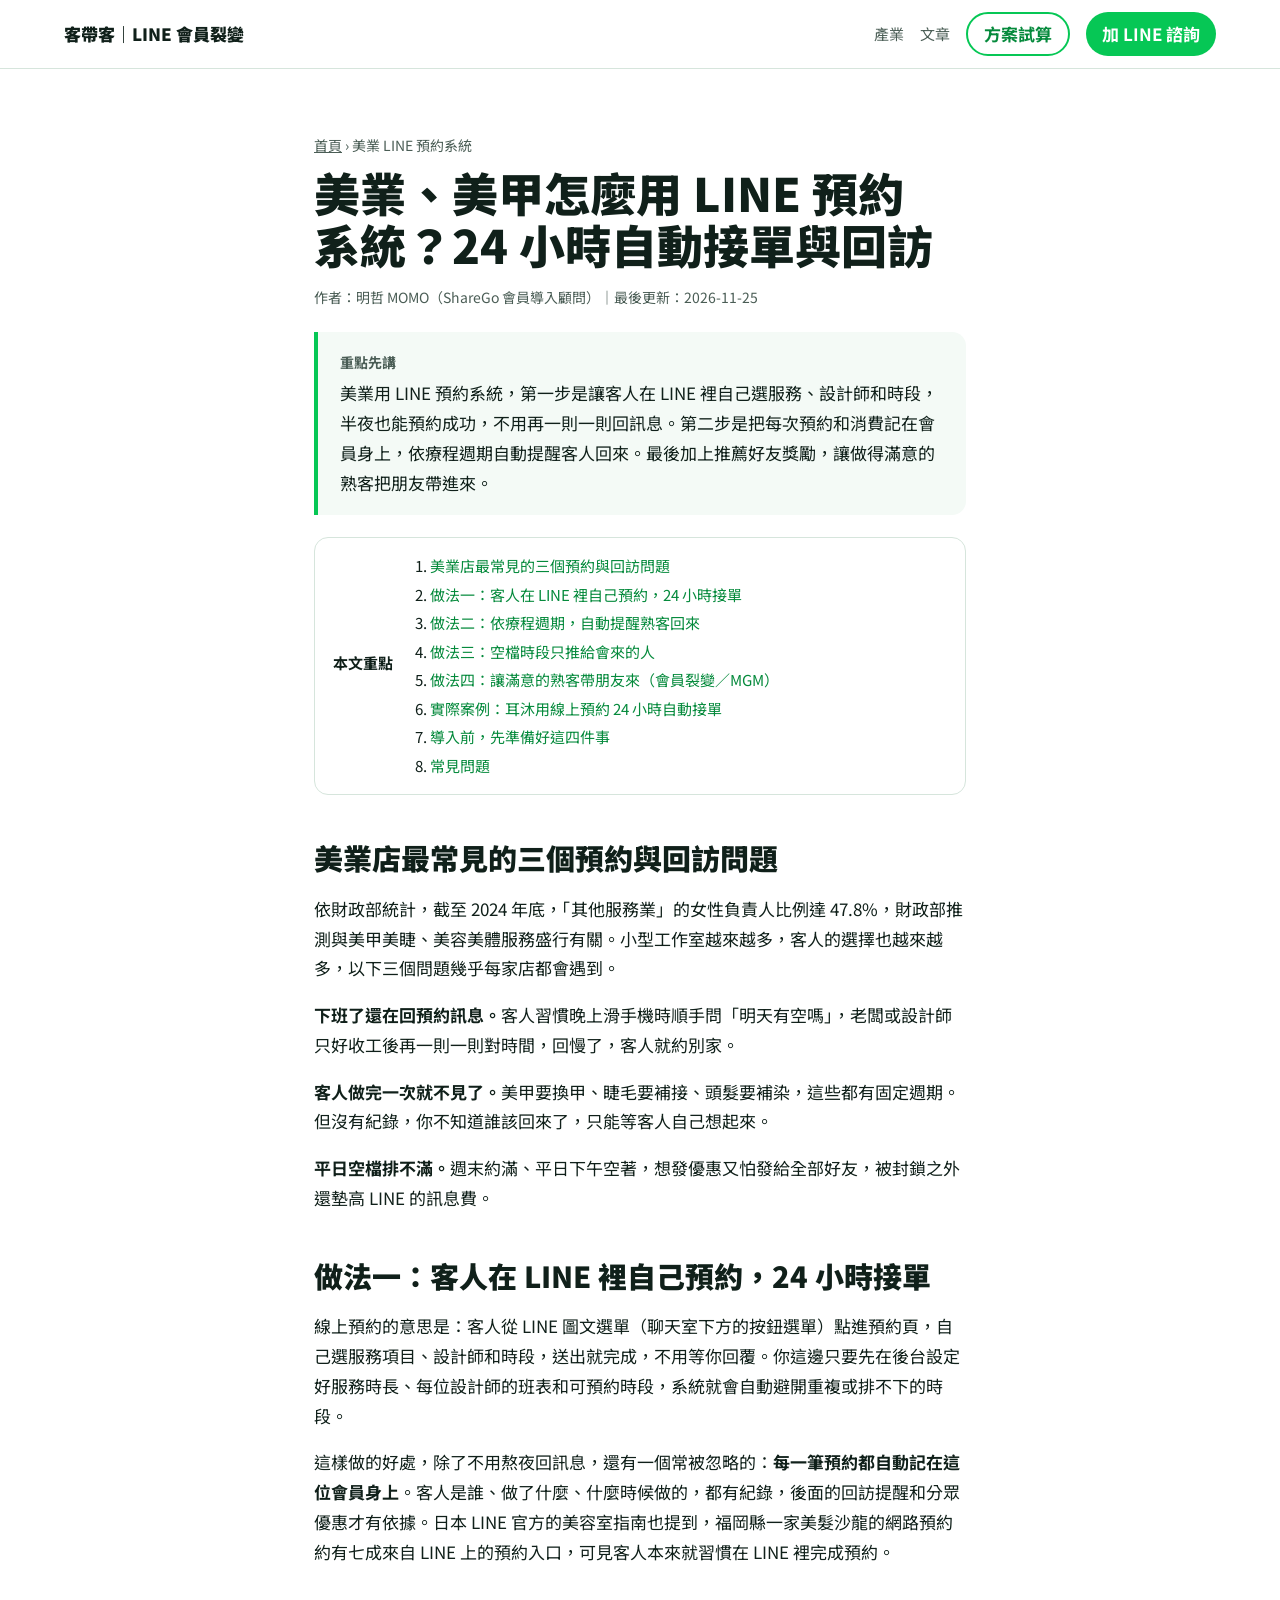
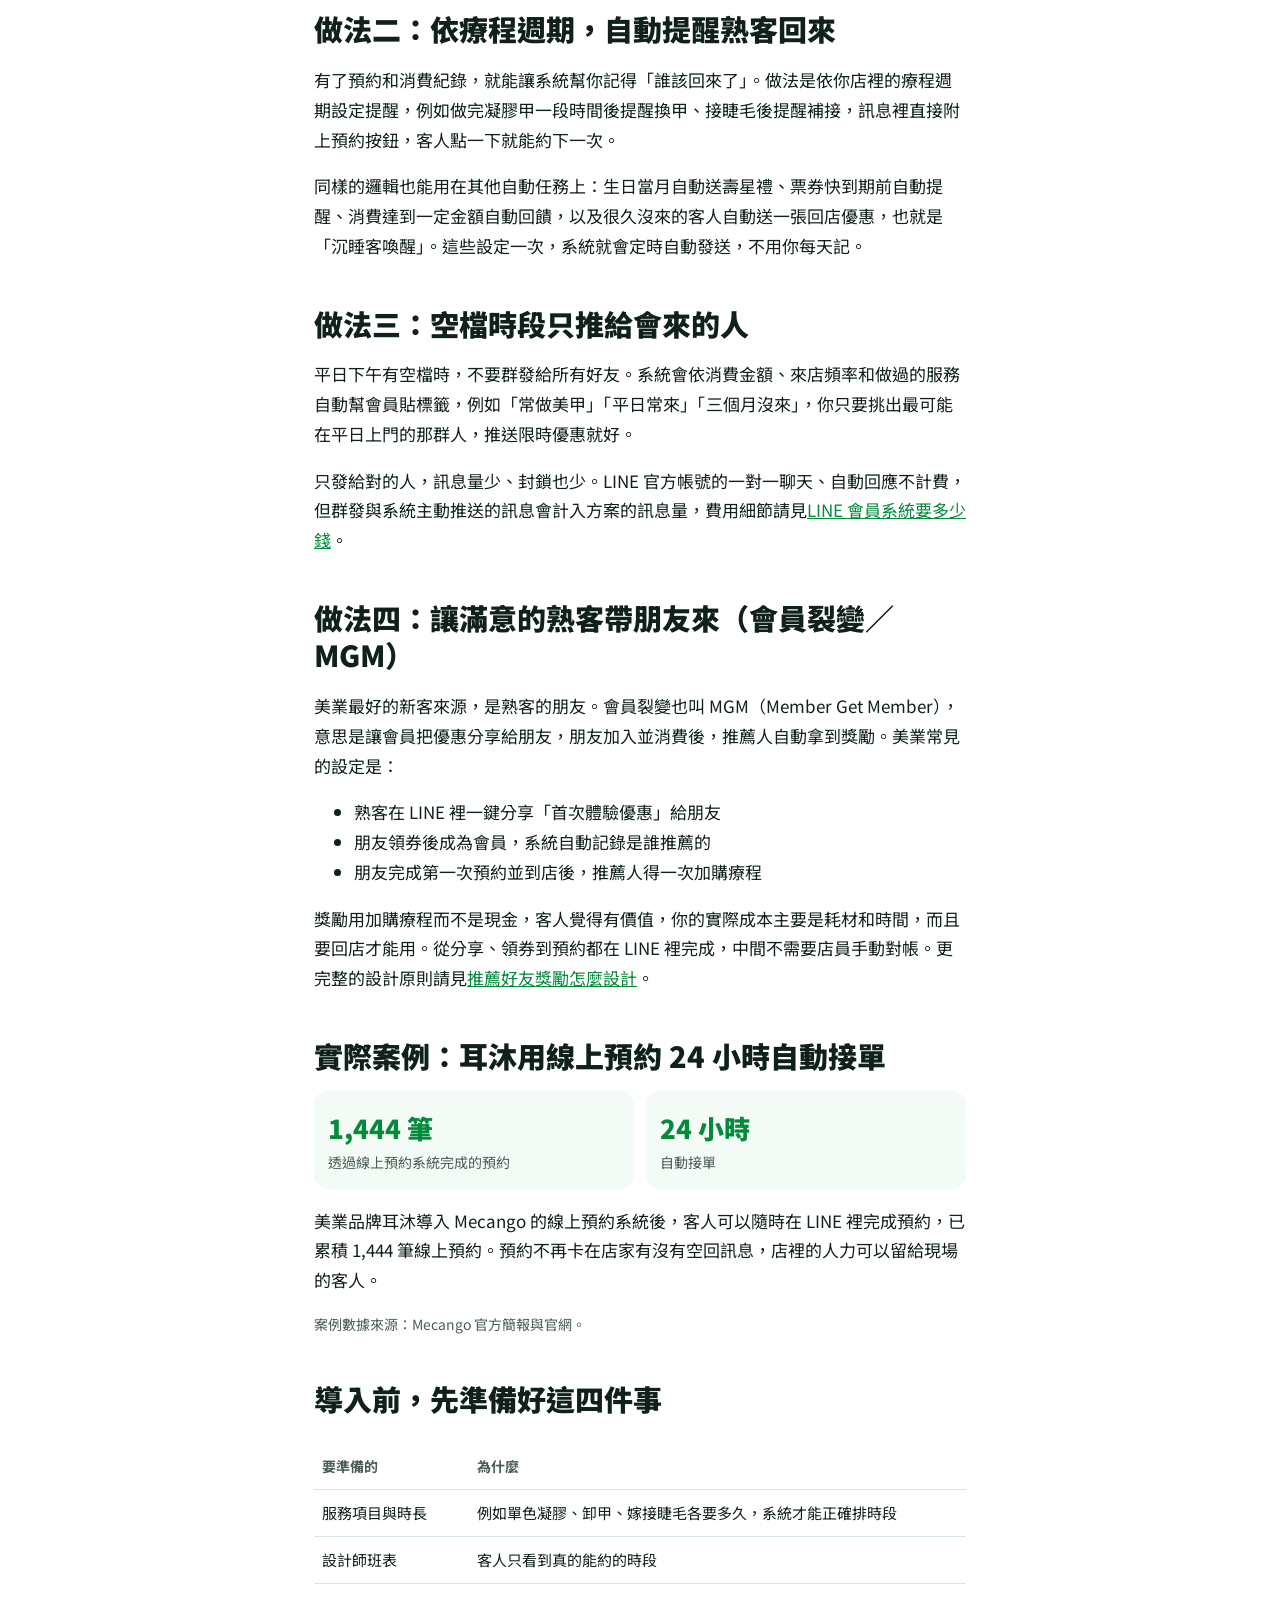
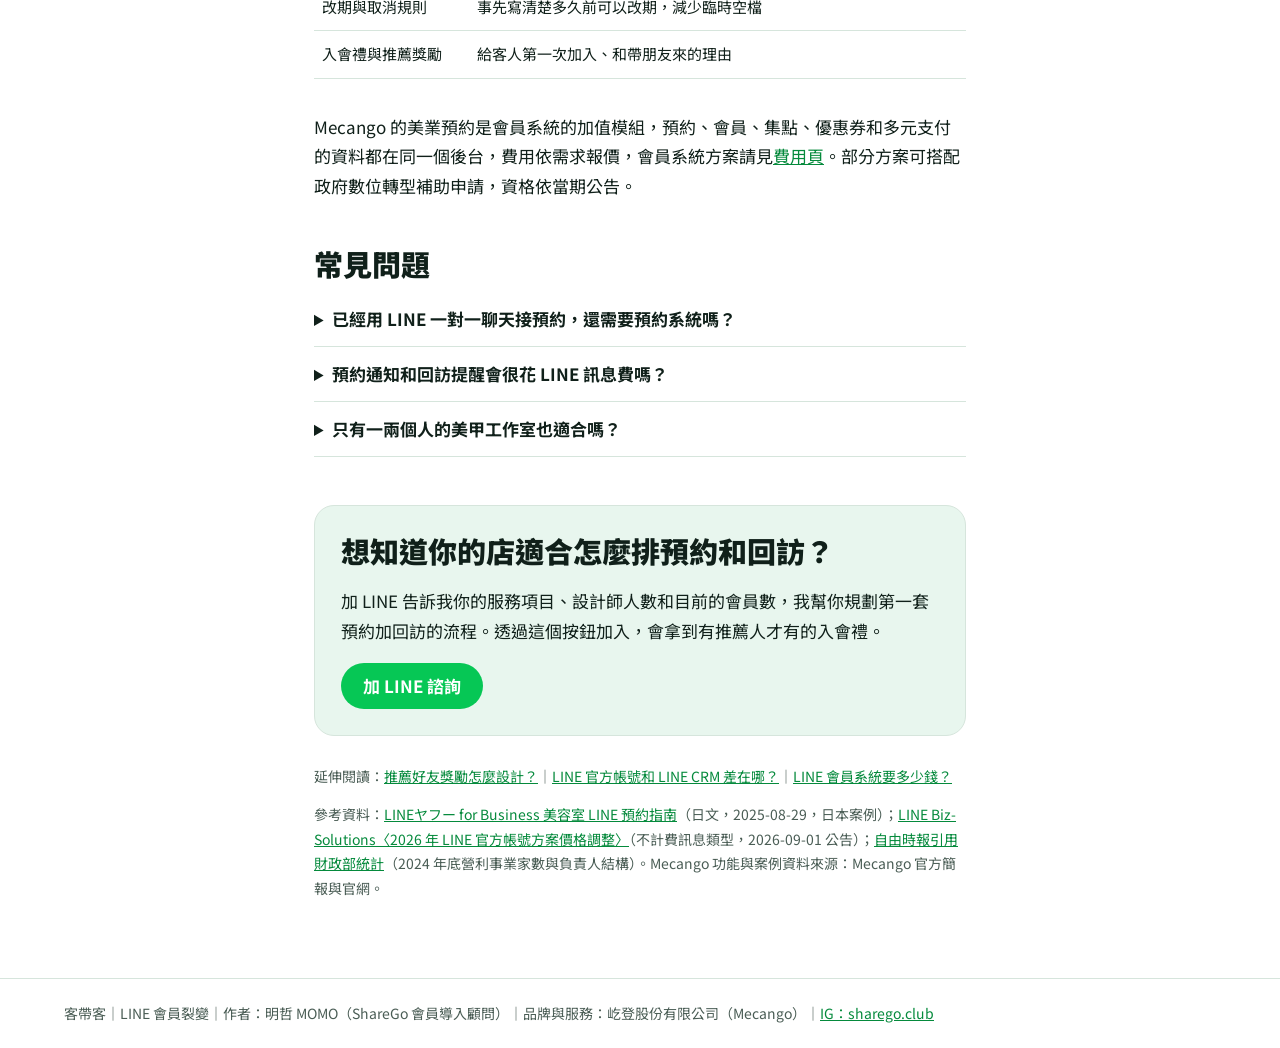
==== commit 5faa6643: "作者頭銜改 ShareGo 會員導入顧問、頁尾加 IG 連結；建立 ShareGo IG 自動發文系統（規則、圖卡產生器、主題庫、前兩則貼文） Co-Authored-By: Claude Opus " ====
--- a/beauty/index.html
+++ b/beauty/index.html
@@ -22,7 +22,7 @@
 <article>
 <div class="crumb"><a href="../">首頁</a> › 美業 LINE 預約系統</div>
 <h1>美業、美甲怎麼用 LINE 預約系統？24 小時自動接單與回訪</h1>
-<p class="meta">作者：明哲 MOMO（Mecango 會員裂變導入顧問）｜最後更新：2026-11-25</p>
+<p class="meta">作者：明哲 MOMO（ShareGo 會員導入顧問）｜最後更新：2026-11-25</p>
 
 <div class="answer"><b>重點先講</b>美業用 LINE 預約系統，第一步是讓客人在 LINE 裡自己選服務、設計師和時段，半夜也能預約成功，不用再一則一則回訊息。第二步是把每次預約和消費記在會員身上，依療程週期自動提醒客人回來。最後加上推薦好友獎勵，讓做得滿意的熟客把朋友帶進來。</div>
 
@@ -87,6 +87,6 @@
 <p class="note" style="margin-top:28px">延伸閱讀：<a href="../referral/">推薦好友獎勵怎麼設計？</a>｜<a href="../line-oa-vs-crm/">LINE 官方帳號和 LINE CRM 差在哪？</a>｜<a href="../pricing/">LINE 會員系統要多少錢？</a></p>
 <p class="note">參考資料：<a href="https://www.lycbiz.com/jp/column/line-official-account/marketing/salon-reservation/?list=17076" target="_blank" rel="noopener">LINEヤフー for Business 美容室 LINE 預約指南</a>（日文，2025-08-29，日本案例）；<a href="https://tw.linebiz.com/column/LINEOA-2026-Price-Plan/" target="_blank" rel="noopener">LINE Biz-Solutions〈2026 年 LINE 官方帳號方案價格調整〉</a>（不計費訊息類型，2026-09-01 公告）；<a href="https://ec.ltn.com.tw/article/breakingnews/5282589" target="_blank" rel="noopener">自由時報引用財政部統計</a>（2024 年底營利事業家數與負責人結構）。Mecango 功能與案例資料來源：Mecango 官方簡報與官網。</p>
 </article>
-<footer>客帶客｜LINE 會員裂變｜作者：明哲 MOMO（Mecango 會員裂變導入顧問）｜品牌與服務：屹登股份有限公司（Mecango）</footer>
+<footer>客帶客｜LINE 會員裂變｜作者：明哲 MOMO（ShareGo 會員導入顧問）｜品牌與服務：屹登股份有限公司（Mecango）｜<a href="https://www.instagram.com/sharego.club/" rel="me">IG：sharego.club</a></footer>
 </body>
 </html>
